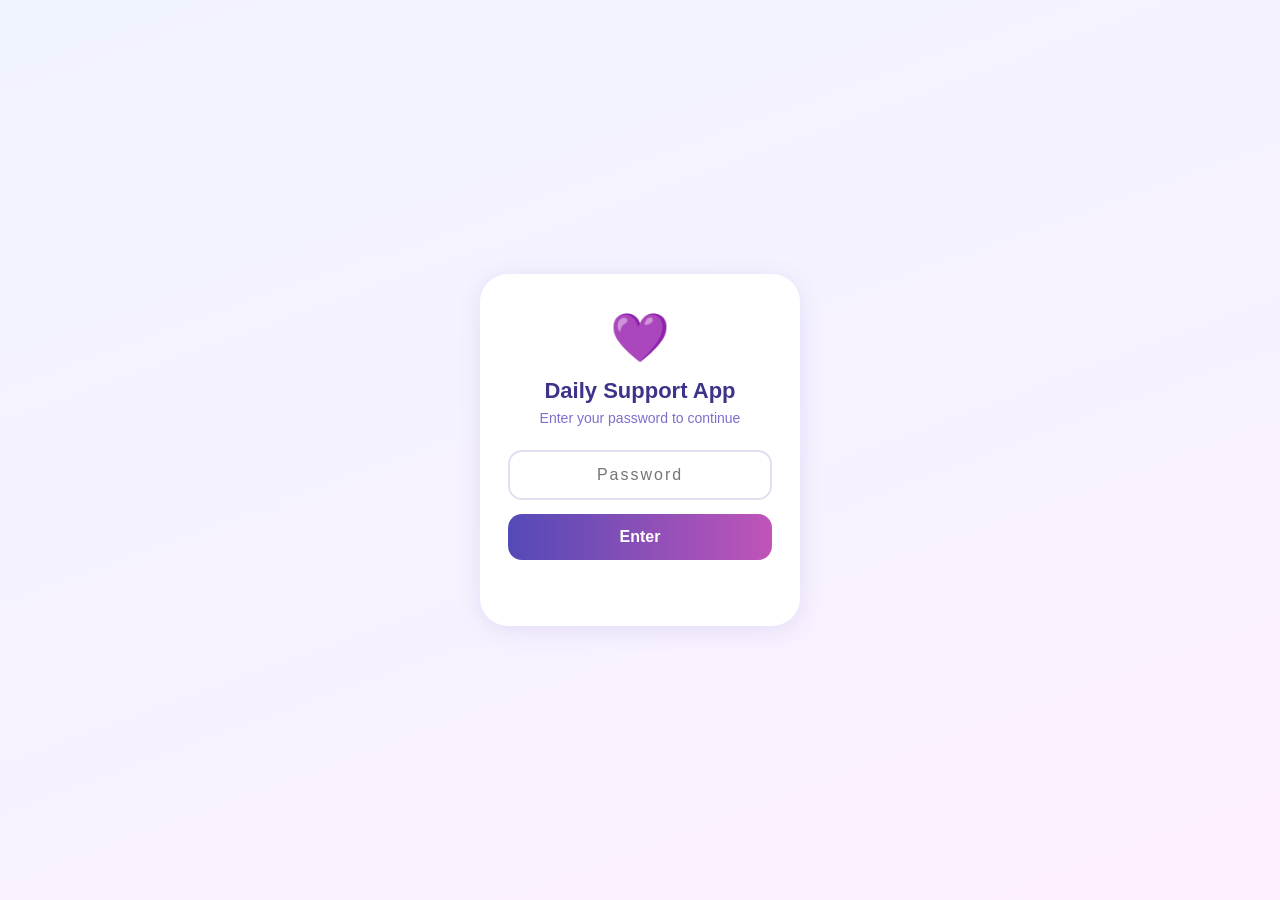
==== index.html @ a4cfa300 "Update index.html" ====
<!DOCTYPE html>
<html lang="en">
<head>
  <meta charset="UTF-8">
  <meta name="viewport" content="width=device-width, initial-scale=1.0">
  <title>Daily Support App</title>
  <style>
    * { box-sizing: border-box; margin: 0; padding: 0; }
    body {
      font-family: Arial, sans-serif;
      background: linear-gradient(160deg, #f0f4ff 0%, #fdf0ff 100%);
      min-height: 100vh;
      color: #333;
    }

    /* Lock Screen */
    .lock-screen {
      display: flex;
      flex-direction: column;
      align-items: center;
      justify-content: center;
      min-height: 100vh;
      padding: 20px;
    }
    .lock-card {
      background: white;
      border-radius: 28px;
      padding: 36px 28px;
      box-shadow: 0 4px 24px rgba(83,74,183,0.12);
      width: 100%;
      max-width: 320px;
      text-align: center;
    }
    .lock-icon { font-size: 48px; margin-bottom: 12px; }
    .lock-title { font-size: 22px; font-weight: 800; color: #3C3489; margin-bottom: 6px; }
    .lock-subtitle { font-size: 14px; color: #7c6fcd; margin-bottom: 24px; }
    .lock-input {
      width: 100%;
      padding: 14px 16px;
      border-radius: 14px;
      border: 2.5px solid #e0e0f0;
      font-size: 16px;
      text-align: center;
      outline: none;
      color: #3C3489;
      margin-bottom: 14px;
      letter-spacing: 2px;
    }
    .lock-input:focus { border-color: #7c6fcd; }
    .lock-btn {
      width: 100%;
      padding: 14px;
      border-radius: 14px;
      border: none;
      background: linear-gradient(90deg, #534AB7, #c054b8);
      color: white;
      font-size: 16px;
      font-weight: 800;
      cursor: pointer;
    }
    .lock-error { color: #e05c5c; font-size: 13px; margin-top: 10px; font-weight: 600; min-height: 20px; }

    /* App */
    .app-content { display: none; }
    .top-nav {
      display: flex;
      background: white;
      border-bottom: 2px solid #f0f0f8;
      position: sticky;
      top: 0;
      z-index: 50;
      box-shadow: 0 2px 8px rgba(83,74,183,0.06);
    }
    .nav-tab {
      flex: 1;
      padding: 14px;
      text-align: center;
      font-size: 13px;
      font-weight: 800;
      color: #bbb;
      cursor: pointer;
      border-bottom: 3px solid transparent;
      background: none;
      border-top: none;
      border-left: none;
      border-right: none;
    }
    .nav-tab.active { color: #534AB7; border-bottom-color: #534AB7; }
    .page { display: none; padding: 20px 16px 48px; }
    .page.active { display: block; }

    /* Header */
    .app-header {
      display: flex;
      align-items: flex-start;
      justify-content: center;
      position: relative;
      margin-bottom: 16px;
    }
    .header-text { text-align: center; }
    .header-text h1 { font-size: 28px; font-weight: 800; color: #3C3489; }
    .header-text p { font-size: 15px; color: #7c6fcd; margin-top: 4px; }
    .sos-btn {
      position: absolute;
      right: 0;
      top: 0;
      background: linear-gradient(135deg, #ff3b3b, #cc0000);
      color: white;
      border: none;
      border-radius: 14px;
      padding: 10px 14px;
      font-size: 13px;
      font-weight: 900;
      cursor: pointer;
      letter-spacing: 1px;
      box-shadow: 0 4px 12px rgba(204,0,0,0.35);
      animation: pulsered 2s infinite;
    }
    @keyframes pulsered {
      0% { box-shadow: 0 4px 12px rgba(204,0,0,0.35); }
      50% { box-shadow: 0 4px 20px rgba(204,0,0,0.65); }
      100% { box-shadow: 0 4px 12px rgba(204,0,0,0.35); }
    }

    /* Cards */
    .card {
      background: white;
      border-radius: 22px;
      padding: 18px;
      margin-bottom: 14px;
      box-shadow: 0 4px 16px rgba(83,74,183,0.08);
    }
    .card-title {
      font-size: 11px;
      font-weight: 800;
      color: #bbb;
      text-transform: uppercase;
      letter-spacing: 1px;
      margin-bottom: 12px;
    }

    /* Greeting */
    .greeting-box {
      background: white;
      border-radius: 22px;
      padding: 18px;
      margin-bottom: 14px;
      box-shadow: 0 4px 16px rgba(83,74,183,0.08);
      border-left: 5px solid #534AB7;
    }
    .greeting-box .greeting-text { font-size: 15px; font-weight: 800; color: #3C3489; margin-bottom: 6px; }
    .greeting-box .encouragement { font-size: 14px; color: #555; line-height: 1.5; }

    /* Dad response */
    .dad-response-box {
      background: #f0faf0;
      border-radius: 22px;
      padding: 16px 18px;
      margin-bottom: 14px;
      border-left: 5px solid #5cb85c;
      display: none;
    }
    .dad-response-box .dr-title { font-size: 11px; font-weight: 800; color: #2d7a2d; text-transform: uppercase; letter-spacing: 0.5px; margin-bottom: 6px; }
    .dad-response-box .dr-message { font-size: 15px; font-weight: 700; color: #1a6b1a; }

    /* Mood/Energy buttons */
    .btn-grid { display: grid; grid-template-columns: repeat(3, 1fr); gap: 8px; }
    .sel-btn {
      border: 2.5px solid #eee;
      border-radius: 16px;
      padding: 12px 6px 10px;
      text-align: center;
      cursor: pointer;
      font-size: 12px;
      font-weight: 700;
      transition: transform 0.1s;
    }
    .sel-btn:active { transform: scale(0.96); }
    .sel-btn .ico { font-size: 28px; display: block; margin-bottom: 5px; }
    .sel-btn.mood-good { border-color: #5cb85c; background: #f0faf0; color: #2d7a2d; }
    .sel-btn.mood-okay { border-color: #f0ad4e; background: #fffbf0; color: #8a5c00; }
    .sel-btn.mood-struggle { border-color: #e05c5c; background: #fff5f5; color: #a02020; }
    .sel-btn.energy-high { border-color: #378ADD; background: #eef6ff; color: #0C447C; }
    .sel-btn.energy-medium { border-color: #f0ad4e; background: #fffbf0; color: #8a5c00; }
    .sel-btn.energy-low { border-color: #e05c5c; background: #fff5f5; color: #a02020; }
    .sel-btn.selected { box-shadow: 0 0 0 4px #534AB7; transform: scale(1.05); background: #eef3ff !important; border-color: #534AB7 !important; color: #3C3489 !important; }
    body.struggling .card { border: 2px solid #f5c6cb; }

    /* Support buttons */
    .sup-btn {
      width: 100%;
      border: none;
      border-radius: 16px;
      padding: 16px;
      margin-bottom: 10px;
      font-size: 16px;
      font-weight: 800;
      cursor: pointer;
      text-align: left;
      transition: transform 0.1s;
    }
    .sup-btn:last-child { margin-bottom: 0; }
    .sup-btn:active { transform: scale(0.98); }
    .sup-ok { background: linear-gradient(90deg, #d4f5d4, #b8edb8); color: #1a6b1a; }
    .sup-support { background: linear-gradient(90deg, #fff0cc, #ffe8a0); color: #7a5200; }
    .sup-help { background: linear-gradient(90deg, #ffd6d6, #ffb8b8); color: #8a1a1a; }

    /* Inline row */
    .inline-row { display: flex; gap: 8px; align-items: center; }
    .inline-input {
      flex: 1;
      padding: 12px 14px;
      border-radius: 14px;
      border: 2px solid #e0e0f0;
      font-size: 14px;
      outline: none;
      color: #333;
      background: white;
    }
    .inline-input:focus { border-color: #7c6fcd; }
    .inline-btn {
      padding: 12px 14px;
      border-radius: 14px;
      border: none;
      background: linear-gradient(90deg, #534AB7, #c054b8);
      color: white;
      font-size: 13px;
      font-weight: 800;
      cursor: pointer;
      white-space: nowrap;
      flex-shrink: 0;
    }

    /* Daily Living */
    .dl-item {
      display: flex;
      align-items: center;
      gap: 12px;
      padding: 12px;
      border-radius: 14px;
      margin-bottom: 8px;
      font-size: 14px;
      font-weight: 600;
      transition: opacity 0.2s;
    }
    .dl-item:last-child { margin-bottom: 0; }
    .dl-item.completed { opacity: 0.45; text-decoration: line-through; }
    .dl-item input[type="checkbox"] { width: 22px; height: 22px; cursor: pointer; accent-color: #534AB7; flex-shrink: 0; }
    .streak-badge {
      display: inline-block;
      background: linear-gradient(90deg, #f0ad4e, #e8920a);
      color: white;
      border-radius: 20px;
      padding: 4px 12px;
      font-size: 12px;
      font-weight: 800;
      margin-bottom: 12px;
    }

    /* Dad Corner on page 1 */
    .dad-corner-card {
      background: linear-gradient(135deg, #fff8e6, #fff0cc);
      border-radius: 22px;
      padding: 18px;
      margin-bottom: 14px;
      border: 2px solid #ffe8a0;
    }
    .dad-corner-title { font-size: 11px; font-weight: 800; color: #b8860b; text-transform: uppercase; letter-spacing: 1px; margin-bottom: 8px; }
    .dad-corner-focus { font-size: 15px; font-weight: 800; color: #7a5200; margin-bottom: 10px; }
    .dad-corner-step {
      display: flex;
      align-items: center;
      gap: 8px;
      padding: 8px 10px;
      background: white;
      border-radius: 10px;
      margin-bottom: 6px;
      font-size: 13px;
      color: #555;
    }
    .dad-corner-step.done { opacity: 0.5; text-decoration: line-through; }
    .step-dot { width: 10px; height: 10px; border-radius: 50%; background: #f0ad4e; flex-shrink: 0; }
    .step-dot.done { background: #5cb85c; }
    .dad-progress { font-size: 12px; color: #b8860b; margin-top: 8px; font-weight: 700; }

    /* Goals page */
    .page-header { text-align: center; margin-bottom: 20px; }
    .page-header h1 { font-size: 26px; font-weight: 800; color: #3C3489; }
    .page-header p { font-size: 14px; color: #7c6fcd; margin-top: 4px; }

    .task-item {
      display: flex;
      align-items: center;
      gap: 10px;
      padding: 13px 12px;
      border-radius: 14px;
      margin-bottom: 8px;
      font-size: 14px;
      font-weight: 600;
    }
    .task-item:last-child { margin-bottom: 0; }
    .task-item input[type="checkbox"] { width: 22px; height: 22px; cursor: pointer; accent-color: #534AB7; flex-shrink: 0; }
    .task-label { flex: 1; }
    .task-tag { font-size: 10px; font-weight: 800; padding: 3px 8px; border-radius: 10px; background: rgba(83,74,183,0.1); color: #534AB7; flex-shrink: 0; }
    .icon-btn { background: none; border: none; cursor: pointer; font-size: 15px; padding: 2px 4px; flex-shrink: 0; opacity: 0.5; transition: opacity 0.15s; }
    .icon-btn:hover { opacity: 1; }

    .goal-card { background: white; border-radius: 20px; margin-bottom: 12px; box-shadow: 0 4px 16px rgba(83,74,183,0.07); overflow: hidden; }
    .goal-header { display: flex; align-items: center; padding: 16px; cursor: pointer; gap: 10px; background: linear-gradient(90deg, #f0f4ff, #fdf0ff); }
    .goal-name { flex: 1; font-size: 15px; font-weight: 800; color: #3C3489; }
    .goal-chevron { font-size: 12px; color: #bbb; transition: transform 0.2s; flex-shrink: 0; }
    .goal-chevron.open { transform: rotate(180deg); }
    .goal-body { display: none; padding: 0 16px 16px; }
    .goal-body.open { display: block; }

    .goal-task-row { display: flex; align-items: center; gap: 8px; padding: 11px 12px; border-radius: 12px; margin-bottom: 6px; font-size: 13px; font-weight: 600; background: #f8f9ff; color: #3C3489; }
    .goal-task-row.completed-task { opacity: 0.4; text-decoration: line-through; background: #f0f0f0; }
    .goal-task-row.queued { opacity: 0.55; background: #f5f5f5; color: #888; }
    .goal-task-row input[type="checkbox"] { width: 20px; height: 20px; cursor: pointer; accent-color: #534AB7; flex-shrink: 0; }
    .gt-label { flex: 1; }

    .ai-btn { width: 100%; padding: 11px; border-radius: 14px; border: 2px solid #e0c0ff; background: #f8f0ff; color: #7c6fcd; font-size: 13px; font-weight: 800; cursor: pointer; margin-top: 10px; }
    .ai-loading { color: #7c6fcd; font-size: 13px; font-style: italic; padding: 8px 0; display: none; }
    .ai-suggestions-box { background: #f8f0ff; border-radius: 14px; padding: 14px; margin-top: 10px; border: 2px solid #e0c0ff; display: none; }
    .ai-suggestion-item { display: flex; align-items: flex-start; gap: 8px; padding: 10px 0; border-bottom: 1px solid #edd8ff; font-size: 13px; color: #444; line-height: 1.4; }
    .ai-suggestion-item:last-child { border-bottom: none; padding-bottom: 0; }
    .ai-suggestion-text { flex: 1; }
    .ai-add-btns { display: flex; flex-direction: column; gap: 4px; flex-shrink: 0; }
    .ai-add-btn { padding: 5px 8px; border-radius: 8px; border: none; font-size: 10px; font-weight: 800; cursor: pointer; white-space: nowrap; }
    .ai-add-goal { background: #eef3ff; color: #3C3489; }
    .ai-add-today { background: #534AB7; color: white; }

    .goal-actions { display: flex; gap: 8px; margin-top: 12px; }
    .complete-goal-btn { flex: 1; padding: 11px; border-radius: 14px; border: none; background: linear-gradient(90deg, #5cb85c, #3d9a3d); color: white; font-size: 13px; font-weight: 800; cursor: pointer; }
    .delete-goal-btn { padding: 11px 14px; border-radius: 14px; border: 2px solid #ffb8b8; background: white; color: #cc0000; font-size: 13px; font-weight: 800; cursor: pointer; }

    /* Archive sections */
    .archive-section { background: white; border-radius: 22px; margin-bottom: 14px; box-shadow: 0 4px 16px rgba(83,74,183,0.08); overflow: hidden; }
    .archive-header { display: flex; align-items: center; padding: 16px 18px; cursor: pointer; gap: 10px; }
    .archive-header-text { flex: 1; font-size: 11px; font-weight: 800; text-transform: uppercase; letter-spacing: 1px; }
    .archive-header-text.goals-color { color: #5cb85c; }
    .archive-header-text.difficult-color { color: #7c6fcd; }
    .archive-body { display: none; padding: 0 18px 16px; }
    .archive-body.open { display: block; }
    .archive-item-green { display: flex; align-items: center; gap: 10px; padding: 12px; background: #f0faf0; border-radius: 12px; margin-bottom: 8px; font-size: 14px; font-weight: 700; color: #2d7a2d; }
    .archive-item-purple { display: flex; align-items: center; gap: 10px; padding: 12px; background: #fdf0ff; border-radius: 12px; margin-bottom: 8px; font-size: 14px; font-weight: 600; color: #7a1fa0; }
    .archive-item-green:last-child, .archive-item-purple:last-child { margin-bottom: 0; }
    .archive-date { font-size: 11px; font-weight: 400; color: #999; margin-left: auto; flex-shrink: 0; }

    /* Overlays */
    .overlay {
      display: none;
      position: fixed;
      top: 0; left: 0; right: 0; bottom: 0;
      background: rgba(0,0,0,0.6);
      z-index: 100;
      align-items: center;
      justify-content: center;
      padding: 20px;
    }
    .overlay.active { display: flex; }
    .overlay-card {
      background: white;
      border-radius: 28px;
      padding: 32px 24px;
      max-width: 320px;
      width: 100%;
      text-align: center;
      box-shadow: 0 8px 32px rgba(0,0,0,0.2);
    }
    .overlay-icon { font-size: 48px; margin-bottom: 12px; }
    .overlay-title { font-size: 20px; font-weight: 900; color: #3C3489; margin-bottom: 8px; }
    .overlay-message { font-size: 14px; color: #555; margin-bottom: 20px; line-height: 1.6; }
    .overlay-btn {
      width: 100%;
      padding: 14px;
      border-radius: 14px;
      border: none;
      background: linear-gradient(90deg, #534AB7, #c054b8);
      color: white;
      font-size: 15px;
      font-weight: 800;
      cursor: pointer;
      margin-bottom: 8px;
    }
    .overlay-cancel {
      width: 100%;
      padding: 13px;
      border-radius: 14px;
      border: 2px solid #eee;
      background: white;
      color: #888;
      font-size: 14px;
      font-weight: 700;
      cursor: pointer;
    }
    .support-type-grid {
      display: grid;
      grid-template-columns: repeat(2, 1fr);
      gap: 8px;
      margin-bottom: 12px;
    }
    .support-type-btn {
      padding: 12px 8px;
      border-radius: 12px;
      border: 2px solid #e0e0f0;
      background: #fafafa;
      font-size: 13px;
      font-weight: 700;
      cursor: pointer;
      color: #555;
    }
    .support-type-btn.selected { border-color: #534AB7; background: #eef3ff; color: #3C3489; }

    /* SOS */
    .sos-overlay {
      display: none;
      position: fixed;
      top: 0; left: 0; right: 0; bottom: 0;
      background: rgba(0,0,0,0.7);
      z-index: 200;
      align-items: center;
      justify-content: center;
      padding: 20px;
    }
    .sos-overlay.active { display: flex; }
    .sos-card { background: white; border-radius: 28px; padding: 32px 24px; max-width: 320px; width: 100%; text-align: center; }
    .sos-confirm-btn { width: 100%; padding: 16px; border-radius: 14px; border: none; background: linear-gradient(135deg, #ff3b3b, #cc0000); color: white; font-size: 17px; font-weight: 900; cursor: pointer; margin-bottom: 10px; }
    .sos-cancel-btn { width: 100%; padding: 13px; border-radius: 14px; border: 2px solid #eee; background: white; color: #888; font-size: 14px; font-weight: 700; cursor: pointer; }

    /* Celebration */
    .celebration-overlay {
      display: none;
      position: fixed;
      top: 0; left: 0; right: 0; bottom: 0;
      background: rgba(83,74,183,0.88);
      z-index: 150;
      align-items: center;
      justify-content: center;
      padding: 20px;
    }
    .celebration-overlay.active { display: flex; }
    .celebration-card { background: white; border-radius: 28px; padding: 32px 24px; max-width: 320px; width: 100%; text-align: center; }
    .celebration-btn { width: 100%; padding: 14px; border-radius: 14px; border: none; background: linear-gradient(90deg, #534AB7, #c054b8); color: white; font-size: 15px; font-weight: 800; cursor: pointer; }

    /* Edit overlay */
    .edit-overlay-card { background: white; border-radius: 28px; padding: 28px 24px; max-width: 320px; width: 100%; }
    .edit-title { font-size: 16px; font-weight: 800; color: #3C3489; margin-bottom: 12px; }
    .edit-input { width: 100%; padding: 12px 14px; border-radius: 14px; border: 2px solid #e0e0f0; font-size: 14px; outline: none; color: #333; margin-bottom: 10px; }
    .edit-input:focus { border-color: #7c6fcd; }
    .edit-save-btn { width: 100%; padding: 13px; border-radius: 14px; border: none; background: linear-gradient(90deg, #534AB7, #c054b8); color: white; font-size: 14px; font-weight: 800; cursor: pointer; margin-bottom: 8px; }
    .edit-cancel-btn { width: 100%; padding: 12px; border-radius: 14px; border: 2px solid #eee; background: white; color: #888; font-size: 13px; font-weight: 700; cursor: pointer; }
    .confirm-title { font-size: 18px; font-weight: 900; color: #cc0000; margin-bottom: 8px; text-align: center; }
    .confirm-msg { font-size: 14px; color: #555; margin-bottom: 20px; text-align: center; line-height: 1.5; }
    .confirm-delete-btn { width: 100%; padding: 13px; border-radius: 14px; border: none; background: linear-gradient(90deg, #ff3b3b, #cc0000); color: white; font-size: 14px; font-weight: 800; cursor: pointer; margin-bottom: 8px; }

    .saved-msg { text-align: center; color: #5cb85c; font-weight: 800; padding: 8px; font-size: 13px; display: none; }
    .empty-msg { color: #bbb; font-size: 13px; text-align: center; padding: 8px 0; }
    .footer { text-align: center; color: #bbb; font-size: 12px; margin-top: 24px; }
  </style>
</head>
<body>

  <!-- Lock Screen -->
  <div class="lock-screen" id="lockScreen">
    <div class="lock-card">
      <div class="lock-icon">💜</div>
      <div class="lock-title">Daily Support App</div>
      <div class="lock-subtitle">Enter your password to continue</div>
      <input class="lock-input" type="password" id="pinInput" placeholder="Password"
        onkeydown="if(event.key==='Enter') checkPin()">
      <button class="lock-btn" onclick="checkPin()">Enter</button>
      <div class="lock-error" id="pinError"></div>
    </div>
  </div>

  <!-- SOS Overlay -->
  <div class="sos-overlay" id="sosOverlay">
    <div class="sos-card">
      <div id="sosConfirmScreen">
        <div style="font-size:48px;margin-bottom:12px">🆘</div>
        <div style="font-size:20px;font-weight:900;color:#cc0000;margin-bottom:8px">Send SOS Alert?</div>
        <div style="font-size:14px;color:#555;margin-bottom:20px;line-height:1.6">This will notify your family that you need urgent help right now.</div>
        <button class="sos-confirm-btn" onclick="confirmSOS()">Yes, send alert now</button>
        <button class="sos-cancel-btn" onclick="closeSOS()">Cancel — I'm okay</button>
      </div>
      <div id="sosSentScreen" style="display:none">
        <div style="font-size:48px;margin-bottom:12px">💜</div>
        <div style="font-size:20px;font-weight:900;color:#3C3489;margin-bottom:8px">Message Sent</div>
        <div style="font-size:14px;color:#555;margin-bottom:20px;line-height:1.6">Your message has been sent to Dad. He will contact you as soon as possible.</div>
        <div style="text-align:left;background:#f8f0ff;border-radius:14px;padding:14px;margin-bottom:16px">
          <div style="font-size:12px;font-weight:800;color:#7c6fcd;margin-bottom:8px">WHILE YOU WAIT</div>
          <div style="font-size:14px;color:#555;line-height:1.8">
            🌬️ Take some slow deep breaths<br>
            🎵 Put on your favourite music<br>
            🛋️ Sit somewhere comfortable<br>
            🐾 Spend time with a pet if you can
          </div>
        </div>
        <button class="sos-cancel-btn" onclick="closeSOS()">Close</button>
      </div>
    </div>
  </div>

  <!-- Support Type Overlay -->
  <div class="overlay" id="supportTypeOverlay">
    <div class="overlay-card">
      <div class="overlay-icon">🟡</div>
      <div class="overlay-title">What would help?</div>
      <div class="overlay-message">Let Dad know what kind of support would help right now.</div>
      <div class="support-type-grid">
        <div class="support-type-btn" onclick="selectSupportType(this,'Encouragement')">💬 Encouragement</div>
        <div class="support-type-btn" onclick="selectSupportType(this,'Advice')">💡 Advice</div>
        <div class="support-type-btn" onclick="selectSupportType(this,'Practical Help')">🤝 Practical Help</div>
        <div class="support-type-btn" onclick="selectSupportType(this,'Company')">🫂 Company</div>
        <div class="support-type-btn" onclick="selectSupportType(this,'Space')">🌿 Space</div>
        <div class="support-type-btn" onclick="selectSupportType(this,'Not Sure')">🤷 Not Sure</div>
      </div>
      <button class="overlay-btn" onclick="sendSupportRequest()">Send to Dad</button>
      <button class="overlay-cancel" onclick="closeOverlay('supportTypeOverlay')">Cancel</button>
    </div>
  </div>

  <!-- Help Today Overlay -->
  <div class="overlay" id="helpTodayOverlay">
    <div class="overlay-card">
      <div class="overlay-icon">💜</div>
      <div class="overlay-title">Message Sent</div>
      <div class="overlay-message">Your message has been sent to Dad. He will contact you as soon as possible.</div>
      <div style="text-align:left;background:#f8f0ff;border-radius:14px;padding:14px;margin-bottom:16px">
        <div style="font-size:12px;font-weight:800;color:#7c6fcd;margin-bottom:8px">WHILE YOU WAIT</div>
        <div style="font-size:14px;color:#555;line-height:1.8">
          🌬️ Take some slow deep breaths<br>
          🎵 Put on your favourite music<br>
          🛋️ Sit somewhere comfortable<br>
          🐾 Spend time with a pet if you can
        </div>
      </div>
      <button class="overlay-btn" onclick="closeOverlay('helpTodayOverlay')">Okay</button>
    </div>
  </div>

  <!-- Celebration Overlay -->
  <div class="celebration-overlay" id="celebrationOverlay">
    <div class="celebration-card">
      <div style="font-size:52px;margin-bottom:12px" id="celebrationIcon">🎉</div>
      <div style="font-size:18px;font-weight:900;color:#3C3489;margin-bottom:8px" id="celebrationTitle">Well done!</div>
      <div style="font-size:15px;color:#555;line-height:1.6;margin-bottom:20px" id="celebrationMsg">Loading your message...</div>
      <button class="celebration-btn" onclick="closeCelebration()">Thanks 💜</button>
    </div>
  </div>

  <!-- Edit Overlay -->
  <div class="overlay" id="editOverlay">
    <div class="edit-overlay-card">
      <div class="edit-title" id="editOverlayTitle">Edit</div>
      <input class="edit-input" type="text" id="editInput">
      <button class="edit-save-btn" onclick="saveEdit()">Save changes</button>
      <button class="edit-cancel-btn" onclick="closeOverlay('editOverlay')">Cancel</button>
    </div>
  </div>

  <!-- Confirm Delete Overlay -->
  <div class="overlay" id="confirmDeleteOverlay">
    <div class="edit-overlay-card">
      <div class="confirm-title">Delete?</div>
      <div class="confirm-msg" id="confirmDeleteMsg">Are you sure?</div>
      <button class="confirm-delete-btn" onclick="confirmDelete()">Yes, delete</button>
      <button class="edit-cancel-btn" onclick="closeOverlay('confirmDeleteOverlay')">Cancel</button>
    </div>
  </div>

  <!-- App Content -->
  <div class="app-content" id="appContent">

    <!-- Top Nav -->
    <div class="top-nav">
      <button class="nav-tab active" id="tab1" onclick="showPage('checkin')">✨ Check In</button>
      <button class="nav-tab" id="tab2" onclick="showPage('goals')">🎯 Goals & Tasks</button>
    </div>

    <!-- PAGE 1: Check In -->
    <div class="page active" id="page-checkin">

      <div class="app-header">
        <div class="header-text">
          <h1>Hi Jesse 💜</h1>
          <p id="headerSubtitle">How are you feeling?</p>
        </div>
        <button class="sos-btn" onclick="openSOS()">🆘 SOS</button>
      </div>

      <div class="greeting-box">
        <div class="greeting-text" id="greetingText">Good to see you 💜</div>
        <div class="encouragement" id="encouragementText"></div>
      </div>

      <div class="dad-response-box" id="dadResponseBox">
        <div class="dr-title">👨 Dad responded</div>
        <div class="dr-message" id="dadResponseText"></div>
      </div>

      <div class="card">
        <div class="card-title">Mood</div>
        <div class="btn-grid">
          <div class="sel-btn mood-good" id="mood-Good" onclick="selectMood('Good')"><span class="ico">😊</span>Good</div>
          <div class="sel-btn mood-okay" id="mood-Okay" onclick="selectMood('Okay')"><span class="ico">😐</span>Okay</div>
          <div class="sel-btn mood-struggle" id="mood-Struggling" onclick="selectMood('Struggling')"><span class="ico">😔</span>Struggling</div>
        </div>
      </div>

      <div class="card">
        <div class="card-title">Energy</div>
        <div class="btn-grid">
          <div class="sel-btn energy-high" id="energy-High" onclick="selectEnergy('High')"><span class="ico">⚡</span>High</div>
          <div class="sel-btn energy-medium" id="energy-Medium" onclick="selectEnergy('Medium')"><span class="ico">🔋</span>Medium</div>
          <div class="sel-btn energy-low" id="energy-Low" onclick="selectEnergy('Low')"><span class="ico">🪫</span>Low</div>
        </div>
      </div>

      <div class="card">
        <div class="card-title">Support</div>
        <button class="sup-btn sup-ok" onclick="sendOkay()">🟢 I'm okay</button>
        <button class="sup-btn sup-support" onclick="openOverlay('supportTypeOverlay')">🟡 I could use some support</button>
        <button class="sup-btn sup-help" onclick="sendHelpToday()">🔴 Dad, I need help today</button>
      </div>

      <div class="card">
        <div class="card-title">Daily Living</div>
        <div id="streakBadge"></div>
        <div id="dailyLiving">Loading...</div>
      </div>

      <div class="card">
        <div class="card-title">Difficult Thing I Did Today 💪</div>
        <div class="inline-row">
          <input class="inline-input" type="text" id="difficultInput" placeholder="Something hard that you did anyway...">
          <button class="inline-btn" onclick="saveDifficultThing()">Record win 🎉</button>
        </div>
        <div class="saved-msg" id="difficultSaved">Amazing! You should be proud 💜</div>
      </div>

      <div class="dad-corner-card">
        <div class="dad-corner-title">👨 Dad's Corner</div>
        <div id="dadCornerContent">Loading...</div>
      </div>

      <div class="footer">Daily Support App 💜</div>
    </div>

    <!-- PAGE 2: Goals & Tasks -->
    <div class="page" id="page-goals">

      <div class="page-header">
        <h1>Goals & Tasks 🎯</h1>
        <p>Your progress, one step at a time</p>
      </div>

      <div class="card">
        <div class="card-title">Today's Tasks</div>
        <div id="todayTasksList"></div>
        <div class="inline-row" style="margin-top:10px">
          <input class="inline-input" type="text" id="manualTaskInput" placeholder="Add a task for today...">
          <button class="inline-btn" onclick="addManualTask()">Add task</button>
        </div>
        <div class="saved-msg" id="taskSaved">Task added 💜</div>
      </div>

      <div class="card">
        <div class="card-title">My Goals</div>
        <div id="goalsList"></div>
        <div class="inline-row" style="margin-top:10px">
          <input class="inline-input" type="text" id="newGoalInput" placeholder="Add a new goal...">
          <button class="inline-btn" onclick="addGoal()">Add goal</button>
        </div>
        <div class="saved-msg" id="goalSaved">Goal added 💜</div>
      </div>

      <div class="archive-section" id="completedGoalsSection" style="display:none">
        <div class="archive-header" onclick="toggleArchive('completedGoalsBody','completedGoalsChevron')">
          <div class="archive-header-text goals-color">🏆 Completed Goals</div>
          <div class="goal-chevron" id="completedGoalsChevron">▼</div>
        </div>
        <div class="archive-body" id="completedGoalsBody"></div>
      </div>

      <div class="archive-section" id="difficultThingsSection" style="display:none">
        <div class="archive-header" onclick="toggleArchive('difficultThingsBody','difficultThingsChevron')">
          <div class="archive-header-text difficult-color">💪 Difficult Things I Did</div>
          <div class="goal-chevron" id="difficultThingsChevron">▼</div>
        </div>
        <div class="archive-body" id="difficultThingsBody"></div>
      </div>

      <div class="footer">Daily Support App 💜</div>
    </div>

  </div>

  <script>
    const API_URL = "https://script.google.com/macros/s/AKfycbzlTd0HcORu-R78042GmDC5buO-69X9XRB6NjPh-Qmtj_5fnA-fSKBAkXCnuufS5LU5/exec";
    const PASSWORD = "Beckett";
    const TIMEOUT_MS = 60 * 60 * 1000;

    const ENCOURAGEMENT = [
      "Every small step forward is still progress. You're doing better than you think. 💜",
      "You showed up today — that matters more than you know. 💜",
      "It's okay to take things one moment at a time. You've got this. 💜",
      "Dad is proud of you, even on the hard days. 💜",
      "You are stronger than you feel right now. 💜",
      "Small steps still move you forward. Keep going. 💜",
      "Today doesn't have to be perfect. Just today. 💜",
      "You are loved, always. 💜"
    ];

    const DAILY_LIVING = [
      { emoji:"🪥", label:"Brush Teeth" },
      { emoji:"👗", label:"Get Dressed" },
      { emoji:"💊", label:"Medication (morning)" },
      { emoji:"🍳", label:"Breakfast" },
      { emoji:"💧", label:"Drink Water" },
      { emoji:"🥗", label:"Lunch" },
      { emoji:"🌿", label:"Outside Time" },
      { emoji:"🍽️", label:"Dinner" },
      { emoji:"💊", label:"Medication (evening)" },
      { emoji:"🚿", label:"Shower" },
      { emoji:"😴", label:"Sleep" }
    ];

    const COLORS = [
      { bg:"#eef3ff", color:"#3C3489" },
      { bg:"#fdf0ff", color:"#7a1fa0" },
      { bg:"#fff0f5", color:"#a01a4a" },
      { bg:"#f0faf0", color:"#2d7a2d" },
      { bg:"#fffbf0", color:"#8a5c00" }
    ];

    let selectedMood = "";
    let selectedEnergy = "";
    let selectedSupportType = "";
    let appData = null;
    let activityTimer = null;
    let authed = false;
    let editTarget = null;
    let deleteTarget = null;
    let expandedGoals = {};

    // ─── AUTH ────────────────────────────────────────────────

function checkPin() {
  const val = document.getElementById("pinInput").value;
  if (val === PASSWORD) {
    authed = true;
    sessionStorage.setItem("jessieAuth", Date.now().toString());
    document.getElementById("pinInput").value = "";
    document.getElementById("pinError").innerText = "";
    document.getElementById("lockScreen").style.display = "none";
    document.getElementById("appContent").style.display = "block";
    resetTimer();
    initApp();
  } else {
    document.getElementById("pinError").innerText = "Incorrect password. Try again.";
    document.getElementById("pinInput").value = "";
  }
}

    function resetTimer() {
      clearTimeout(activityTimer);
      activityTimer = setTimeout(lockApp, TIMEOUT_MS);
    }

    function lockApp() {
      authed = false;
      document.getElementById("appContent").style.display = "none";
      document.getElementById("lockScreen").style.display = "flex";
      document.getElementById("pinInput").value = "";
      document.getElementById("pinError").innerText = "";
    }

window.onload = function() {
  const savedAuth = sessionStorage.getItem("jessieAuth");
  if (savedAuth && (Date.now() - parseInt(savedAuth)) < TIMEOUT_MS) {
    authed = true;
    document.getElementById("lockScreen").style.display = "none";
    document.getElementById("appContent").style.display = "block";
    resetTimer();
    initApp();
  }
  document.addEventListener("touchstart", resetTimer);
  document.addEventListener("click", resetTimer);
};

    // ─── NAVIGATION ──────────────────────────────────────────

    function showPage(page) {
      document.querySelectorAll('.page').forEach(p => p.classList.remove('active'));
      document.querySelectorAll('.nav-tab').forEach(t => t.classList.remove('active'));
      document.getElementById('page-' + page).classList.add('active');
      document.getElementById(page === 'checkin' ? 'tab1' : 'tab2').classList.add('active');
      if (page === 'goals' && appData) {
        renderTodayTasks();
        renderGoals();
        renderCompletedGoals();
        renderDifficultThings();
      }
    }

    // ─── INIT ────────────────────────────────────────────────

    async function initApp() {
      try {
        const res = await fetch(API_URL);
        appData = await res.json();
        showGreeting();
        showDadResponse();
        renderDailyLiving();
        loadDadCorner();
      } catch(e) { console.error(e); }
    }

    async function refreshData() {
      try {
        const res = await fetch(API_URL);
        appData = await res.json();
      } catch(e) {}
    }

    function showGreeting() {
      const hour = new Date().getHours();
      const time = hour < 12 ? "Good morning" : hour < 17 ? "Good afternoon" : "Good evening";
      document.getElementById("greetingText").innerHTML = `${time}, Jesse 💜`;
      document.getElementById("encouragementText").innerHTML =
        ENCOURAGEMENT[new Date().getDay() % ENCOURAGEMENT.length];
    }

    function showDadResponse() {
      if (!appData?.dadResponses || appData.dadResponses.length <= 1) return;
      const responses = appData.dadResponses;
      const latest = responses[responses.length - 1];
      if (new Date(latest[3]).toDateString() === new Date().toDateString()) {
        document.getElementById("dadResponseText").innerText = latest[2];
        document.getElementById("dadResponseBox").style.display = "block";
      }
    }

    // ─── MOOD & ENERGY ───────────────────────────────────────

    function selectMood(value) {
      selectedMood = value;
      document.querySelectorAll('.mood-good,.mood-okay,.mood-struggle').forEach(b => b.classList.remove('selected'));
      document.getElementById('mood-' + value).classList.add('selected');
      if (value === 'Struggling') {
        document.body.classList.add('struggling');
        document.getElementById('headerSubtitle').innerText = "It's okay to have hard days 💜";
      } else {
        document.body.classList.remove('struggling');
        document.getElementById('headerSubtitle').innerText = "How are you feeling?";
      }
    }

    function selectEnergy(value) {
      selectedEnergy = value;
      document.querySelectorAll('.energy-high,.energy-medium,.energy-low').forEach(b => b.classList.remove('selected'));
      document.getElementById('energy-' + value).classList.add('selected');
    }

    // ─── SUPPORT ─────────────────────────────────────────────

    async function sendOkay() {
      await saveCheckIn("I'm okay", "");
      await saveAlert("OKAY", "I'm okay", "");
      alert("Thanks Jesse 💜");
    }

    function selectSupportType(btn, type) {
      selectedSupportType = type;
      document.querySelectorAll('.support-type-btn').forEach(b => b.classList.remove('selected'));
      btn.classList.add('selected');
    }

    async function sendSupportRequest() {
      if (!selectedSupportType) selectedSupportType = "Not Sure";
      await saveCheckIn("I could use some support", selectedSupportType);
      await saveAlert("SUPPORT", "I could use some support", selectedSupportType);
      closeOverlay('supportTypeOverlay');
      alert("Thanks Jesse. Dad has been notified 💜");
    }

    async function sendHelpToday() {
      await saveCheckIn("Dad, I need help today", "");
      await saveAlert("HELP", "Dad, I need help today", "");
      openOverlay('helpTodayOverlay');
    }

 async function saveCheckIn(needToday, supportType) {
      try {
        await fetch(API_URL, {
          method:"POST", headers:{"Content-Type":"text/plain"},
          body: JSON.stringify({ action:"checkIn", userId:2, mood:selectedMood||"Not set", energy:selectedEnergy||"Not set", needToday, supportType })
        });
      } catch(e) {}
    }

    async function saveAlert(alertType, message, supportType) {
      try {
        await fetch(API_URL, {
          method:"POST", headers:{"Content-Type":"text/plain"},
          body: JSON.stringify({ action:"supportAlert", userId:2, alertType, message, supportType })
        });
      } catch(e) {}
    }

    // ─── SOS ─────────────────────────────────────────────────

    function openSOS() {
      document.getElementById("sosConfirmScreen").style.display = "block";
      document.getElementById("sosSentScreen").style.display = "none";
      document.getElementById("sosOverlay").classList.add("active");
    }
    function closeSOS() { document.getElementById("sosOverlay").classList.remove("active"); }
    async function confirmSOS() {
      await saveAlert("SOS", "🆘 Jesse has sent an SOS and needs urgent help right now.", "");
      document.getElementById("sosConfirmScreen").style.display = "none";
      document.getElementById("sosSentScreen").style.display = "block";
    }

    function openOverlay(id) { document.getElementById(id).classList.add("active"); }
    function closeOverlay(id) { document.getElementById(id).classList.remove("active"); }

    // ─── DAILY LIVING ────────────────────────────────────────

   function renderDailyLiving() {
      const completed = [];
    if (appData?.dailyLiving?.length > 1) {
       const now = new Date();
        const todayNum = Number(now.toLocaleDateString('en-CA', { timeZone:'Australia/Perth' }).replace(/-/g, ''));
        appData.dailyLiving.forEach(row => {
          const isDone = row[4] === true || String(row[4]).toUpperCase() === 'TRUE';
          if (row[1] == 2 && Number(row[2]) === todayNum && isDone)
            completed.push(row[3]);
        });
      }
      const streak = calculateStreak();
      if (streak > 1) {
        document.getElementById("streakBadge").innerHTML =
          `<div class="streak-badge">🔥 ${streak} day streak!</div>`;
      }
      let html = "";
      DAILY_LIVING.forEach((item, idx) => {
        const done = completed.includes(item.label);
        const c = COLORS[idx % COLORS.length];
        html += `
          <div class="dl-item ${done?'completed':''}" style="background:${c.bg};color:${c.color}">
            <input type="checkbox" ${done?'checked':''} onchange="toggleDailyLiving('${item.label}',this.checked)">
            ${item.emoji} ${item.label}
          </div>`;
      });
      document.getElementById("dailyLiving").innerHTML = html;
    }

    function calculateStreak() {
      if (!appData?.dailyLiving?.length > 1) return 0;
      let streak = 0;
      const d = new Date();
      d.setDate(d.getDate() - 1);
      for (let i = 0; i < 30; i++) {
        const ds = d.toDateString();
        const entries = appData.dailyLiving.filter(r => r[1]==2 && new Date(r[2]).toDateString()===ds && r[4]===true);
        if (entries.length >= 5) { streak++; d.setDate(d.getDate()-1); } else break;
      }
      return streak;
    }

  async function toggleDailyLiving(activity, completed) {
      try {
        await fetch(API_URL, {
          method:"POST", headers:{"Content-Type":"text/plain"},
          body: JSON.stringify({ action:"saveDailyLiving", userId:2, activity, completed })
        });
        await refreshData();
        renderDailyLiving();
      } catch(e) {}
    }

    // ─── DIFFICULT THING ─────────────────────────────────────

    async function saveDifficultThing() {
      const desc = document.getElementById("difficultInput").value.trim();
      if (!desc) return;
      try {
        await fetch(API_URL, {
          method:"POST", headers:{"Content-Type":"text/plain"},
          body: JSON.stringify({ action:"saveDifficultThing", userId:2, description:desc })
        });
      } catch(e) {}
      document.getElementById("difficultInput").value = "";
      document.getElementById("difficultSaved").style.display = "block";
      setTimeout(() => document.getElementById("difficultSaved").style.display = "none", 3000);
      await refreshData();
      renderDifficultThings();
    }

    // ─── DAD CORNER ──────────────────────────────────────────

    function loadDadCorner() {
      if (!appData?.dadCorner || appData.dadCorner.length <= 1) {
        document.getElementById("dadCornerContent").innerHTML =
          "<p style='color:#b8860b;font-size:13px'>Dad hasn't set a focus this week yet.</p>";
        return;
      }
      let latest = null;
      for (let i = appData.dadCorner.length - 1; i >= 1; i--) {
        if (appData.dadCorner[i][2] !== 'Completed') { latest = appData.dadCorner[i]; break; }
      }
      if (!latest) {
        document.getElementById("dadCornerContent").innerHTML =
          "<p style='color:#b8860b;font-size:13px'>Dad hasn't set a focus this week yet.</p>";
        return;
      }
      const focus = latest[3];
      const steps = JSON.parse(latest[4] || '[]');
      const completed = JSON.parse(latest[5] || '[]');
      let html = `<div class="dad-corner-focus">🎯 ${focus}</div>`;
      steps.forEach(step => {
        const done = completed.includes(step);
        html += `
          <div class="dad-corner-step ${done?'done':''}">
            <div class="step-dot ${done?'done':''}"></div>${step}
          </div>`;
      });
      if (steps.length > 0) {
        html += `<div class="dad-progress">${completed.length} of ${steps.length} steps done</div>`;
      }
      document.getElementById("dadCornerContent").innerHTML = html;
    }

    // ─── TODAY'S TASKS ───────────────────────────────────────

    function renderTodayTasks() {
      const tasks = appData?.tasks || [];
      let html = "";
      let count = 0;
      for (let i = 1; i < tasks.length; i++) {
        const row = tasks[i];
        if (row[1] == 2 && row[6] !== "Completed" && row[6] !== "Deleted") {
          const c = COLORS[count % COLORS.length];
          const isGoalTask = row[2] !== "" && row[2] !== null && row[2] !== undefined;
          html += `
            <div class="task-item" style="background:${c.bg};color:${c.color}">
              <input type="checkbox" onchange="completeTask(${row[0]},'${escStr(row[4])}')">
              <span class="task-label">${row[4]}</span>
              ${isGoalTask ? `<span class="task-tag">Goal</span>` : ''}
              <button class="icon-btn" onclick="openEdit('task',${row[0]},'${escStr(row[4])}')">✏️</button>
              <button class="icon-btn" onclick="openDeleteTask(${row[0]},'${escStr(row[4])}')">🗑️</button>
            </div>`;
          count++;
        }
      }
      if (!html) html = `<div class="empty-msg">No tasks yet — add one below or from a goal ✨</div>`;
      document.getElementById("todayTasksList").innerHTML = html;
    }

    async function addManualTask() {
      const title = document.getElementById("manualTaskInput").value.trim();
      if (!title) return;
      document.getElementById("manualTaskInput").value = "";
      showSaved("taskSaved");
      await post({ action:"saveTask", userId:2, goalId:"", milestoneId:"", title });
      await refreshData();
      renderTodayTasks();
    }

    async function completeTask(taskId, taskTitle) {
      if (appData?.tasks) {
        appData.tasks.forEach(row => {
          if (String(row[0]) === String(taskId)) row[6] = 'Completed';
        });
      }
      renderTodayTasks();
      renderGoals();
      post({ action:"completeTask", taskId });
      await showCelebration("task", taskTitle);
      await refreshData();
      renderTodayTasks();
      renderGoals();
    }

    // ─── GOALS ───────────────────────────────────────────────

    function renderGoals() {
      const goals = appData?.goals || [];
      const tasks = appData?.tasks || [];
      let html = "";
      let hasActive = false;

      for (let i = 1; i < goals.length; i++) {
        const goal = goals[i];
        if (!goal[2] || goal[3] === "Completed" || goal[3] === "Deleted") continue;
        hasActive = true;
        const goalId = goal[0];
        const goalName = goal[2];
        const isOpen = expandedGoals[goalId] || false;
        const goalTasks = tasks.filter(t =>
          String(t[2]) === String(goalId) && t[0] !== "TaskID" && t[6] !== "Deleted"
        );
        const completedTasks = goalTasks.filter(t => t[6] === "Completed");
        const pendingTasks = goalTasks.filter(t => t[6] !== "Completed");
        const doneCount = completedTasks.length;
        const taskCount = goalTasks.length;

        html += `
          <div class="goal-card">
            <div class="goal-header" onclick="toggleGoal(${goalId})">
              <div class="goal-name">🎯 ${goalName}</div>
              ${taskCount > 0 ? `<span style="font-size:11px;color:#7c6fcd;font-weight:700">${doneCount}/${taskCount}</span>` : ''}
              <button class="icon-btn" style="opacity:0.6" onclick="event.stopPropagation();openEdit('goal',${goalId},'${escStr(goalName)}')">✏️</button>
              <button class="icon-btn" style="opacity:0.6" onclick="event.stopPropagation();openDeleteGoal(${goalId},'${escStr(goalName)}')">🗑️</button>
              <div class="goal-chevron ${isOpen?'open':''}" id="chevron_${goalId}">▼</div>
            </div>
            <div class="goal-body ${isOpen?'open':''}" id="goalBody_${goalId}">`;

        completedTasks.forEach(t => {
          html += `
            <div class="goal-task-row completed-task">
              <input type="checkbox" checked disabled>
              <span class="gt-label">${t[4]}</span>
            </div>`;
        });

        if (pendingTasks.length > 0) {
          const next = pendingTasks[0];
          html += `
            <div class="goal-task-row">
              <input type="checkbox" onchange="completeTask(${next[0]},'${escStr(next[4])}')">
              <span class="gt-label">${next[4]}</span>
              <button class="icon-btn" onclick="openEdit('task',${next[0]},'${escStr(next[4])}')">✏️</button>
              <button class="icon-btn" onclick="openDeleteTask(${next[0]},'${escStr(next[4])}')">🗑️</button>
            </div>`;

          for (let j = 1; j < pendingTasks.length; j++) {
            const qt = pendingTasks[j];
            html += `
              <div class="goal-task-row queued">
                <span style="width:20px;text-align:center;color:#ccc;flex-shrink:0">○</span>
                <span class="gt-label">${qt[4]}</span>
                <button class="icon-btn" onclick="openEdit('task',${qt[0]},'${escStr(qt[4])}')">✏️</button>
                <button class="icon-btn" onclick="openDeleteTask(${qt[0]},'${escStr(qt[4])}')">🗑️</button>
              </div>`;
          }
        }

        html += `
          <div class="inline-row" style="margin-top:10px">
            <input class="inline-input" style="font-size:13px;padding:10px 12px" type="text"
              id="goalTask_${goalId}" placeholder="Add a step to this goal...">
            <button class="inline-btn" style="font-size:11px;padding:10px 10px"
              onclick="addGoalTask(${goalId},false)">+ Goal</button>
            <button class="inline-btn" style="font-size:11px;padding:10px 10px;background:linear-gradient(90deg,#5cb85c,#3d9a3d)"
              onclick="addGoalTask(${goalId},true)">+ Today</button>
          </div>
          <button class="ai-btn" onclick="getAISuggestions(${goalId},'${escStr(goalName)}')">
            ✨ Get AI suggestions
          </button>
          <div class="ai-loading" id="aiLoading_${goalId}">Getting suggestions...</div>
          <div class="ai-suggestions-box" id="aiBox_${goalId}"></div>
          <div class="goal-actions">
            <button class="complete-goal-btn" onclick="completeGoal(${goalId},'${escStr(goalName)}')">✅ Mark goal as complete</button>
            <button class="delete-goal-btn" onclick="openDeleteGoal(${goalId},'${escStr(goalName)}')">🗑️ Delete</button>
          </div>
        </div>
        </div>`;
      }

      if (!hasActive) html = `<div class="empty-msg">No active goals — add one below ✨</div>`;
      document.getElementById("goalsList").innerHTML = html;
    }

    function toggleGoal(goalId) {
      expandedGoals[goalId] = !expandedGoals[goalId];
      const body = document.getElementById(`goalBody_${goalId}`);
      const chevron = document.getElementById(`chevron_${goalId}`);
      if (body) body.classList.toggle("open", expandedGoals[goalId]);
      if (chevron) chevron.classList.toggle("open", expandedGoals[goalId]);
    }

    async function addGoal() {
      const goal = document.getElementById("newGoalInput").value.trim();
      if (!goal) return;
      document.getElementById("newGoalInput").value = "";
      showSaved("goalSaved");
      await post({ action:"saveGoal", userId:2, goal });
      await refreshData();
      renderGoals();
    }

    async function addGoalTask(goalId, addToToday) {
      const input = document.getElementById(`goalTask_${goalId}`);
      const title = input?.value?.trim();
      if (!title) return;
      if (input) input.value = "";
      await post({ action:"saveTask", userId:2, goalId, milestoneId:"", title });
      await refreshData();
      renderGoals();
      if (addToToday) renderTodayTasks();
    }

    async function addAISuggestionTask(goalId, title, addToToday) {
      await post({ action:"saveTask", userId:2, goalId, milestoneId:"", title });
      await refreshData();
      renderGoals();
      if (addToToday) renderTodayTasks();
    }

    async function completeGoal(goalId, goalName) {
      await post({ action:"completeGoal", goalId });
      await showCelebration("goal", goalName);
      await refreshData();
      renderGoals();
      renderCompletedGoals();
    }

    // ─── AI ──────────────────────────────────────────────────

    async function getAISuggestions(goalId, goalName) {
      const loadingEl = document.getElementById(`aiLoading_${goalId}`);
      const boxEl = document.getElementById(`aiBox_${goalId}`);
      if (!loadingEl || !boxEl) return;
      loadingEl.style.display = "block";
      boxEl.style.display = "none";
      try {
        const res = await fetch(API_URL, {
          method: "POST",
          headers: { "Content-Type": "text/plain" },
          body: JSON.stringify({ action: "aiSuggest", goal: goalName })
        });
        const data = await res.json();
        loadingEl.style.display = "none";
        if (!data.success || !data.steps) {
          boxEl.style.display = "block";
          boxEl.innerHTML = `<div style="color:#e05c5c;font-size:13px">Couldn't load suggestions. Please try again.</div>`;
          return;
        }
        boxEl.style.display = "block";
        let html = `<div style="font-size:12px;font-weight:800;color:#7c6fcd;margin-bottom:10px">✨ Tap to add a step:</div>`;
        data.steps.forEach((step, idx) => {
          html += `
            <div class="ai-suggestion-item">
              <div class="ai-suggestion-text">${idx+1}. ${step}</div>
              <div class="ai-add-btns">
                <button class="ai-add-btn ai-add-goal" onclick="addAISuggestionTask(${goalId},'${escStr(step)}',false)">+ Add to goal</button>
                <button class="ai-add-btn ai-add-today" onclick="addAISuggestionTask(${goalId},'${escStr(step)}',true)">+ Goal & today</button>
              </div>
            </div>`;
        });
        boxEl.innerHTML = html;
      } catch(err) {
        if (loadingEl) loadingEl.style.display = "none";
        if (boxEl) { boxEl.style.display = "block"; boxEl.innerHTML = `<div style="color:#e05c5c;font-size:13px">Couldn't load suggestions. Please try again.</div>`; }
      }
    }

    async function showCelebration(type, context) {
      document.getElementById("celebrationIcon").innerText = type === "goal" ? "🏆" : "🎉";
      document.getElementById("celebrationTitle").innerText = type === "goal" ? "Goal Complete!" : "Task Done!";
      document.getElementById("celebrationMsg").innerText = "Getting your message...";
      document.getElementById("celebrationOverlay").classList.add("active");
      try {
        const res = await fetch(API_URL, {
          method: "POST",
          headers: { "Content-Type": "text/plain" },
          body: JSON.stringify({ action: "aiCelebrate", type, context })
        });
        const data = await res.json();
        document.getElementById("celebrationMsg").innerText = data.success
          ? data.message
          : "Jesse, you did it. Every step you take is proof of your strength. 💜";
      } catch(e) {
        document.getElementById("celebrationMsg").innerText = "Jesse, you did it. Every step you take is proof of your strength. 💜";
      }
    }

    function closeCelebration() { document.getElementById("celebrationOverlay").classList.remove("active"); }

    // ─── ARCHIVES ────────────────────────────────────────────

    function renderCompletedGoals() {
      const goals = appData?.goals || [];
      const completed = goals.filter((g, i) => i > 0 && g[3] === "Completed");
      const section = document.getElementById("completedGoalsSection");
      const body = document.getElementById("completedGoalsBody");
      if (completed.length === 0) { section.style.display = "none"; return; }
      section.style.display = "block";
      let html = "";
      completed.forEach(g => {
        html += `<div class="archive-item-green">🏆 ${g[2]}<span class="archive-date">${formatDate(g[4])}</span></div>`;
      });
      body.innerHTML = html;
    }

    function renderDifficultThings() {
      const dt = appData?.difficultThings || [];
      const section = document.getElementById("difficultThingsSection");
      const body = document.getElementById("difficultThingsBody");
      if (dt.length <= 1) { section.style.display = "none"; return; }
      section.style.display = "block";
      let html = "";
      for (let i = dt.length - 1; i >= 1; i--) {
        if (dt[i][1] == 2) {
          html += `<div class="archive-item-purple">💪 ${dt[i][3]}<span class="archive-date">${formatDate(dt[i][2])}</span></div>`;
        }
      }
      if (!html) { section.style.display = "none"; return; }
      body.innerHTML = html;
    }

    function toggleArchive(bodyId, chevronId) {
      const body = document.getElementById(bodyId);
      const chevron = document.getElementById(chevronId);
      const isOpen = body.classList.contains("open");
      body.classList.toggle("open", !isOpen);
      if (chevron) chevron.style.transform = isOpen ? "" : "rotate(180deg)";
    }

    // ─── EDIT & DELETE ───────────────────────────────────────

    function openEdit(type, id, currentValue) {
      editTarget = { type, id };
      document.getElementById("editOverlayTitle").innerText = type === "goal" ? "Edit Goal" : "Edit Task";
      document.getElementById("editInput").value = currentValue;
      document.getElementById("editOverlay").classList.add("active");
    }

    async function saveEdit() {
      if (!editTarget) return;
      const newValue = document.getElementById("editInput").value.trim();
      if (!newValue) return;
      const action = editTarget.type === "goal" ? "editGoal" : "editTask";
      await post({ action, id: editTarget.id, newValue });
      closeOverlay("editOverlay");
      editTarget = null;
      await refreshData();
      renderTodayTasks();
      renderGoals();
    }

    function openDeleteTask(taskId, taskTitle) {
      deleteTarget = { type:"task", id:taskId };
      document.getElementById("confirmDeleteMsg").innerHTML = `Delete task "<strong>${taskTitle}</strong>"?`;
      document.getElementById("confirmDeleteOverlay").classList.add("active");
    }

    function openDeleteGoal(goalId, goalName) {
      deleteTarget = { type:"goal", id:goalId };
      document.getElementById("confirmDeleteMsg").innerHTML = `Delete goal "<strong>${goalName}</strong>" and all its tasks?`;
      document.getElementById("confirmDeleteOverlay").classList.add("active");
    }

    async function confirmDelete() {
      if (!deleteTarget) return;
      if (deleteTarget.type === "task") {
        await post({ action:"deleteTask", taskId: deleteTarget.id });
      } else {
        await post({ action:"deleteGoal", goalId: deleteTarget.id });
      }
      closeOverlay("confirmDeleteOverlay");
      deleteTarget = null;
      await refreshData();
      renderTodayTasks();
      renderGoals();
    }

    // ─── HELPERS ─────────────────────────────────────────────

    async function post(body) {
      try {
        await fetch(API_URL, {
          method:"POST",
          headers:{"Content-Type":"text/plain"},
          body: JSON.stringify(body)
        });
      } catch(e) {}
    }

    function showSaved(id) {
      const el = document.getElementById(id);
      if (!el) return;
      el.style.display = "block";
      setTimeout(() => el.style.display = "none", 2500);
    }

    function escStr(str) {
      return String(str).replace(/'/g,"\\'").replace(/"/g,"&quot;");
    }

    function formatDate(dateStr) {
      if (!dateStr) return "";
      try {
        return new Date(dateStr).toLocaleDateString('en-AU', { day:'numeric', month:'short', year:'numeric' });
      } catch(e) { return ""; }
    }
  </script>
</body>
</html>
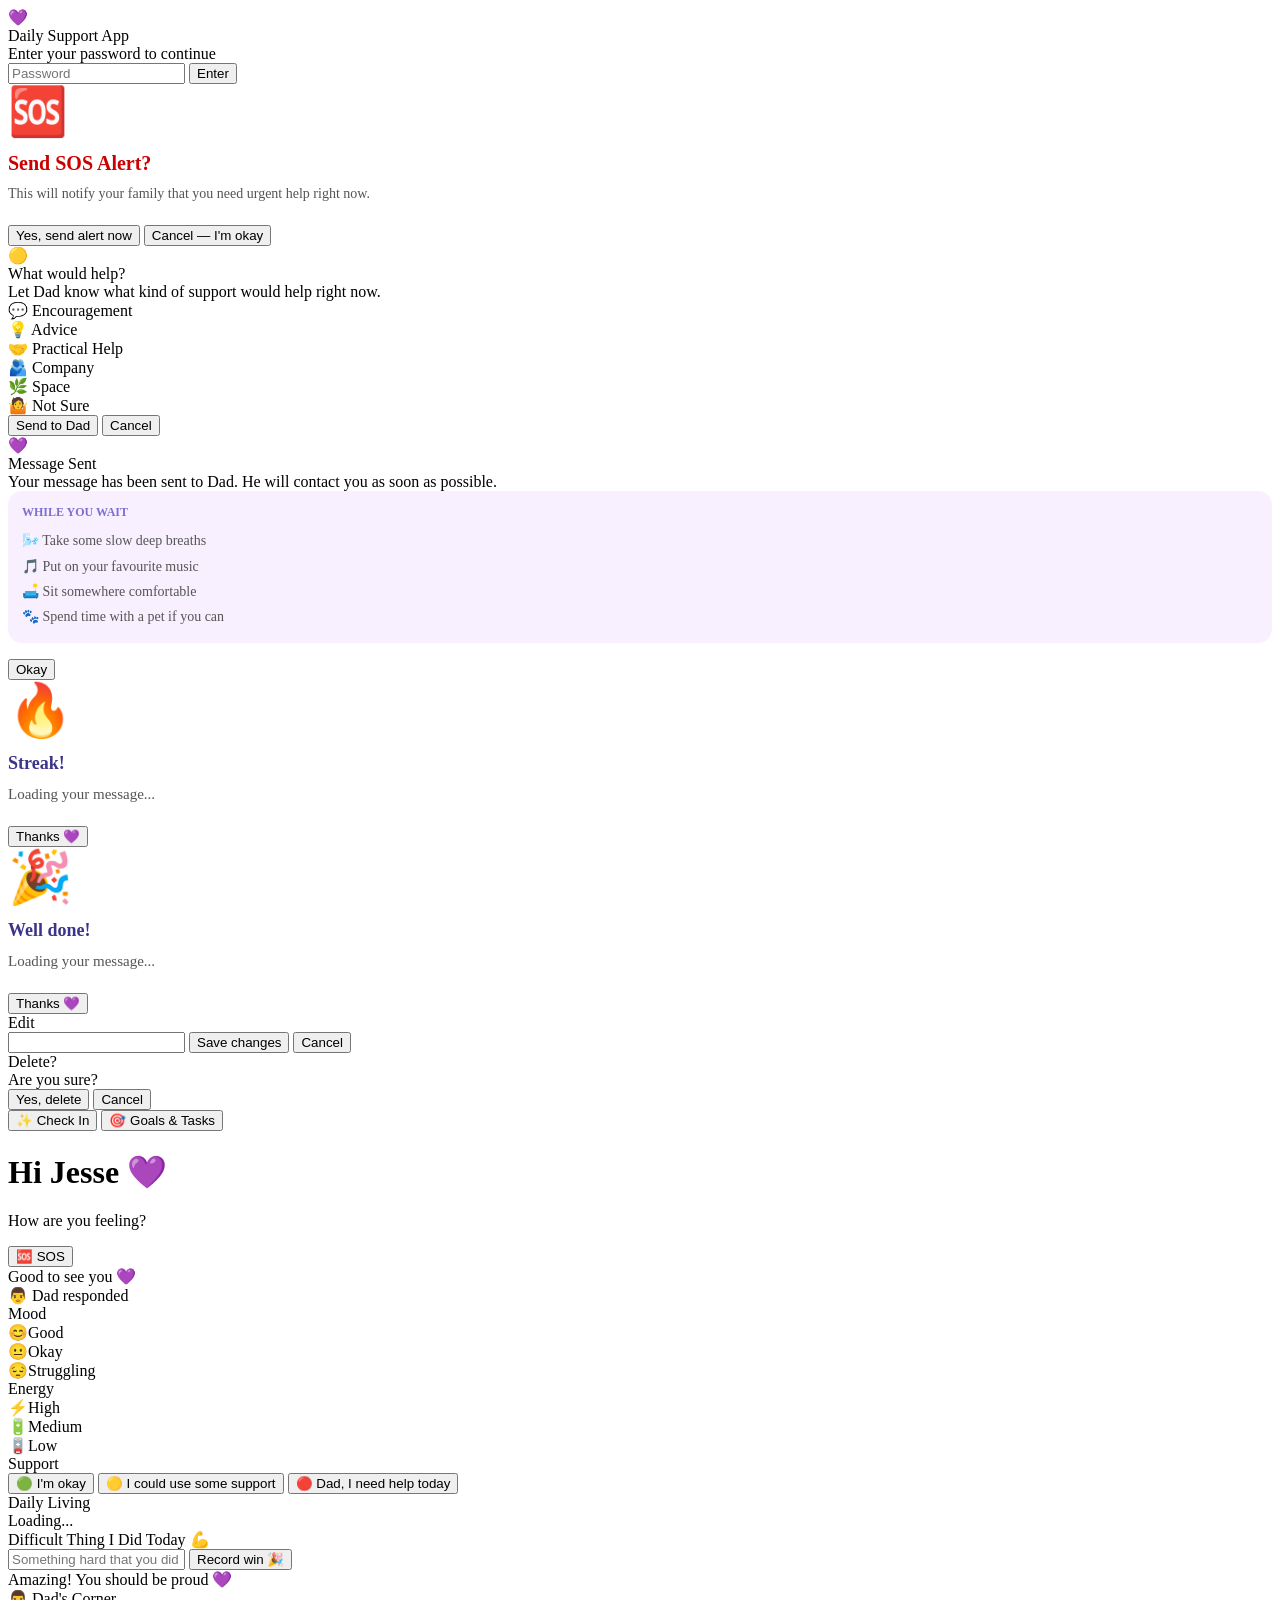
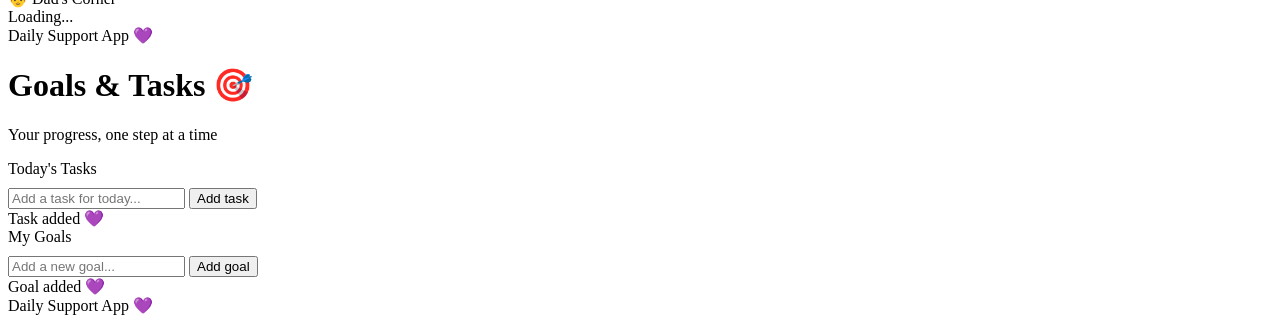
==== commit 6aedbfe0: "Update index.html" ====
--- a/index.html
+++ b/index.html
@@ -4,460 +4,7 @@
   <meta charset="UTF-8">
   <meta name="viewport" content="width=device-width, initial-scale=1.0">
   <title>Daily Support App</title>
-  <style>
-    * { box-sizing: border-box; margin: 0; padding: 0; }
-    body {
-      font-family: Arial, sans-serif;
-      background: linear-gradient(160deg, #f0f4ff 0%, #fdf0ff 100%);
-      min-height: 100vh;
-      color: #333;
-    }
-
-    /* Lock Screen */
-    .lock-screen {
-      display: flex;
-      flex-direction: column;
-      align-items: center;
-      justify-content: center;
-      min-height: 100vh;
-      padding: 20px;
-    }
-    .lock-card {
-      background: white;
-      border-radius: 28px;
-      padding: 36px 28px;
-      box-shadow: 0 4px 24px rgba(83,74,183,0.12);
-      width: 100%;
-      max-width: 320px;
-      text-align: center;
-    }
-    .lock-icon { font-size: 48px; margin-bottom: 12px; }
-    .lock-title { font-size: 22px; font-weight: 800; color: #3C3489; margin-bottom: 6px; }
-    .lock-subtitle { font-size: 14px; color: #7c6fcd; margin-bottom: 24px; }
-    .lock-input {
-      width: 100%;
-      padding: 14px 16px;
-      border-radius: 14px;
-      border: 2.5px solid #e0e0f0;
-      font-size: 16px;
-      text-align: center;
-      outline: none;
-      color: #3C3489;
-      margin-bottom: 14px;
-      letter-spacing: 2px;
-    }
-    .lock-input:focus { border-color: #7c6fcd; }
-    .lock-btn {
-      width: 100%;
-      padding: 14px;
-      border-radius: 14px;
-      border: none;
-      background: linear-gradient(90deg, #534AB7, #c054b8);
-      color: white;
-      font-size: 16px;
-      font-weight: 800;
-      cursor: pointer;
-    }
-    .lock-error { color: #e05c5c; font-size: 13px; margin-top: 10px; font-weight: 600; min-height: 20px; }
-
-    /* App */
-    .app-content { display: none; }
-    .top-nav {
-      display: flex;
-      background: white;
-      border-bottom: 2px solid #f0f0f8;
-      position: sticky;
-      top: 0;
-      z-index: 50;
-      box-shadow: 0 2px 8px rgba(83,74,183,0.06);
-    }
-    .nav-tab {
-      flex: 1;
-      padding: 14px;
-      text-align: center;
-      font-size: 13px;
-      font-weight: 800;
-      color: #bbb;
-      cursor: pointer;
-      border-bottom: 3px solid transparent;
-      background: none;
-      border-top: none;
-      border-left: none;
-      border-right: none;
-    }
-    .nav-tab.active { color: #534AB7; border-bottom-color: #534AB7; }
-    .page { display: none; padding: 20px 16px 48px; }
-    .page.active { display: block; }
-
-    /* Header */
-    .app-header {
-      display: flex;
-      align-items: flex-start;
-      justify-content: center;
-      position: relative;
-      margin-bottom: 16px;
-    }
-    .header-text { text-align: center; }
-    .header-text h1 { font-size: 28px; font-weight: 800; color: #3C3489; }
-    .header-text p { font-size: 15px; color: #7c6fcd; margin-top: 4px; }
-    .sos-btn {
-      position: absolute;
-      right: 0;
-      top: 0;
-      background: linear-gradient(135deg, #ff3b3b, #cc0000);
-      color: white;
-      border: none;
-      border-radius: 14px;
-      padding: 10px 14px;
-      font-size: 13px;
-      font-weight: 900;
-      cursor: pointer;
-      letter-spacing: 1px;
-      box-shadow: 0 4px 12px rgba(204,0,0,0.35);
-      animation: pulsered 2s infinite;
-    }
-    @keyframes pulsered {
-      0% { box-shadow: 0 4px 12px rgba(204,0,0,0.35); }
-      50% { box-shadow: 0 4px 20px rgba(204,0,0,0.65); }
-      100% { box-shadow: 0 4px 12px rgba(204,0,0,0.35); }
-    }
-
-    /* Cards */
-    .card {
-      background: white;
-      border-radius: 22px;
-      padding: 18px;
-      margin-bottom: 14px;
-      box-shadow: 0 4px 16px rgba(83,74,183,0.08);
-    }
-    .card-title {
-      font-size: 11px;
-      font-weight: 800;
-      color: #bbb;
-      text-transform: uppercase;
-      letter-spacing: 1px;
-      margin-bottom: 12px;
-    }
-
-    /* Greeting */
-    .greeting-box {
-      background: white;
-      border-radius: 22px;
-      padding: 18px;
-      margin-bottom: 14px;
-      box-shadow: 0 4px 16px rgba(83,74,183,0.08);
-      border-left: 5px solid #534AB7;
-    }
-    .greeting-box .greeting-text { font-size: 15px; font-weight: 800; color: #3C3489; margin-bottom: 6px; }
-    .greeting-box .encouragement { font-size: 14px; color: #555; line-height: 1.5; }
-
-    /* Dad response */
-    .dad-response-box {
-      background: #f0faf0;
-      border-radius: 22px;
-      padding: 16px 18px;
-      margin-bottom: 14px;
-      border-left: 5px solid #5cb85c;
-      display: none;
-    }
-    .dad-response-box .dr-title { font-size: 11px; font-weight: 800; color: #2d7a2d; text-transform: uppercase; letter-spacing: 0.5px; margin-bottom: 6px; }
-    .dad-response-box .dr-message { font-size: 15px; font-weight: 700; color: #1a6b1a; }
-
-    /* Mood/Energy buttons */
-    .btn-grid { display: grid; grid-template-columns: repeat(3, 1fr); gap: 8px; }
-    .sel-btn {
-      border: 2.5px solid #eee;
-      border-radius: 16px;
-      padding: 12px 6px 10px;
-      text-align: center;
-      cursor: pointer;
-      font-size: 12px;
-      font-weight: 700;
-      transition: transform 0.1s;
-    }
-    .sel-btn:active { transform: scale(0.96); }
-    .sel-btn .ico { font-size: 28px; display: block; margin-bottom: 5px; }
-    .sel-btn.mood-good { border-color: #5cb85c; background: #f0faf0; color: #2d7a2d; }
-    .sel-btn.mood-okay { border-color: #f0ad4e; background: #fffbf0; color: #8a5c00; }
-    .sel-btn.mood-struggle { border-color: #e05c5c; background: #fff5f5; color: #a02020; }
-    .sel-btn.energy-high { border-color: #378ADD; background: #eef6ff; color: #0C447C; }
-    .sel-btn.energy-medium { border-color: #f0ad4e; background: #fffbf0; color: #8a5c00; }
-    .sel-btn.energy-low { border-color: #e05c5c; background: #fff5f5; color: #a02020; }
-    .sel-btn.selected { box-shadow: 0 0 0 4px #534AB7; transform: scale(1.05); background: #eef3ff !important; border-color: #534AB7 !important; color: #3C3489 !important; }
-    body.struggling .card { border: 2px solid #f5c6cb; }
-
-    /* Support buttons */
-    .sup-btn {
-      width: 100%;
-      border: none;
-      border-radius: 16px;
-      padding: 16px;
-      margin-bottom: 10px;
-      font-size: 16px;
-      font-weight: 800;
-      cursor: pointer;
-      text-align: left;
-      transition: transform 0.1s;
-    }
-    .sup-btn:last-child { margin-bottom: 0; }
-    .sup-btn:active { transform: scale(0.98); }
-    .sup-ok { background: linear-gradient(90deg, #d4f5d4, #b8edb8); color: #1a6b1a; }
-    .sup-support { background: linear-gradient(90deg, #fff0cc, #ffe8a0); color: #7a5200; }
-    .sup-help { background: linear-gradient(90deg, #ffd6d6, #ffb8b8); color: #8a1a1a; }
-
-    /* Inline row */
-    .inline-row { display: flex; gap: 8px; align-items: center; }
-    .inline-input {
-      flex: 1;
-      padding: 12px 14px;
-      border-radius: 14px;
-      border: 2px solid #e0e0f0;
-      font-size: 14px;
-      outline: none;
-      color: #333;
-      background: white;
-    }
-    .inline-input:focus { border-color: #7c6fcd; }
-    .inline-btn {
-      padding: 12px 14px;
-      border-radius: 14px;
-      border: none;
-      background: linear-gradient(90deg, #534AB7, #c054b8);
-      color: white;
-      font-size: 13px;
-      font-weight: 800;
-      cursor: pointer;
-      white-space: nowrap;
-      flex-shrink: 0;
-    }
-
-    /* Daily Living */
-    .dl-item {
-      display: flex;
-      align-items: center;
-      gap: 12px;
-      padding: 12px;
-      border-radius: 14px;
-      margin-bottom: 8px;
-      font-size: 14px;
-      font-weight: 600;
-      transition: opacity 0.2s;
-    }
-    .dl-item:last-child { margin-bottom: 0; }
-    .dl-item.completed { opacity: 0.45; text-decoration: line-through; }
-    .dl-item input[type="checkbox"] { width: 22px; height: 22px; cursor: pointer; accent-color: #534AB7; flex-shrink: 0; }
-    .streak-badge {
-      display: inline-block;
-      background: linear-gradient(90deg, #f0ad4e, #e8920a);
-      color: white;
-      border-radius: 20px;
-      padding: 4px 12px;
-      font-size: 12px;
-      font-weight: 800;
-      margin-bottom: 12px;
-    }
-
-    /* Dad Corner on page 1 */
-    .dad-corner-card {
-      background: linear-gradient(135deg, #fff8e6, #fff0cc);
-      border-radius: 22px;
-      padding: 18px;
-      margin-bottom: 14px;
-      border: 2px solid #ffe8a0;
-    }
-    .dad-corner-title { font-size: 11px; font-weight: 800; color: #b8860b; text-transform: uppercase; letter-spacing: 1px; margin-bottom: 8px; }
-    .dad-corner-focus { font-size: 15px; font-weight: 800; color: #7a5200; margin-bottom: 10px; }
-    .dad-corner-step {
-      display: flex;
-      align-items: center;
-      gap: 8px;
-      padding: 8px 10px;
-      background: white;
-      border-radius: 10px;
-      margin-bottom: 6px;
-      font-size: 13px;
-      color: #555;
-    }
-    .dad-corner-step.done { opacity: 0.5; text-decoration: line-through; }
-    .step-dot { width: 10px; height: 10px; border-radius: 50%; background: #f0ad4e; flex-shrink: 0; }
-    .step-dot.done { background: #5cb85c; }
-    .dad-progress { font-size: 12px; color: #b8860b; margin-top: 8px; font-weight: 700; }
-
-    /* Goals page */
-    .page-header { text-align: center; margin-bottom: 20px; }
-    .page-header h1 { font-size: 26px; font-weight: 800; color: #3C3489; }
-    .page-header p { font-size: 14px; color: #7c6fcd; margin-top: 4px; }
-
-    .task-item {
-      display: flex;
-      align-items: center;
-      gap: 10px;
-      padding: 13px 12px;
-      border-radius: 14px;
-      margin-bottom: 8px;
-      font-size: 14px;
-      font-weight: 600;
-    }
-    .task-item:last-child { margin-bottom: 0; }
-    .task-item input[type="checkbox"] { width: 22px; height: 22px; cursor: pointer; accent-color: #534AB7; flex-shrink: 0; }
-    .task-label { flex: 1; }
-    .task-tag { font-size: 10px; font-weight: 800; padding: 3px 8px; border-radius: 10px; background: rgba(83,74,183,0.1); color: #534AB7; flex-shrink: 0; }
-    .icon-btn { background: none; border: none; cursor: pointer; font-size: 15px; padding: 2px 4px; flex-shrink: 0; opacity: 0.5; transition: opacity 0.15s; }
-    .icon-btn:hover { opacity: 1; }
-
-    .goal-card { background: white; border-radius: 20px; margin-bottom: 12px; box-shadow: 0 4px 16px rgba(83,74,183,0.07); overflow: hidden; }
-    .goal-header { display: flex; align-items: center; padding: 16px; cursor: pointer; gap: 10px; background: linear-gradient(90deg, #f0f4ff, #fdf0ff); }
-    .goal-name { flex: 1; font-size: 15px; font-weight: 800; color: #3C3489; }
-    .goal-chevron { font-size: 12px; color: #bbb; transition: transform 0.2s; flex-shrink: 0; }
-    .goal-chevron.open { transform: rotate(180deg); }
-    .goal-body { display: none; padding: 0 16px 16px; }
-    .goal-body.open { display: block; }
-
-    .goal-task-row { display: flex; align-items: center; gap: 8px; padding: 11px 12px; border-radius: 12px; margin-bottom: 6px; font-size: 13px; font-weight: 600; background: #f8f9ff; color: #3C3489; }
-    .goal-task-row.completed-task { opacity: 0.4; text-decoration: line-through; background: #f0f0f0; }
-    .goal-task-row.queued { opacity: 0.55; background: #f5f5f5; color: #888; }
-    .goal-task-row input[type="checkbox"] { width: 20px; height: 20px; cursor: pointer; accent-color: #534AB7; flex-shrink: 0; }
-    .gt-label { flex: 1; }
-
-    .ai-btn { width: 100%; padding: 11px; border-radius: 14px; border: 2px solid #e0c0ff; background: #f8f0ff; color: #7c6fcd; font-size: 13px; font-weight: 800; cursor: pointer; margin-top: 10px; }
-    .ai-loading { color: #7c6fcd; font-size: 13px; font-style: italic; padding: 8px 0; display: none; }
-    .ai-suggestions-box { background: #f8f0ff; border-radius: 14px; padding: 14px; margin-top: 10px; border: 2px solid #e0c0ff; display: none; }
-    .ai-suggestion-item { display: flex; align-items: flex-start; gap: 8px; padding: 10px 0; border-bottom: 1px solid #edd8ff; font-size: 13px; color: #444; line-height: 1.4; }
-    .ai-suggestion-item:last-child { border-bottom: none; padding-bottom: 0; }
-    .ai-suggestion-text { flex: 1; }
-    .ai-add-btns { display: flex; flex-direction: column; gap: 4px; flex-shrink: 0; }
-    .ai-add-btn { padding: 5px 8px; border-radius: 8px; border: none; font-size: 10px; font-weight: 800; cursor: pointer; white-space: nowrap; }
-    .ai-add-goal { background: #eef3ff; color: #3C3489; }
-    .ai-add-today { background: #534AB7; color: white; }
-
-    .goal-actions { display: flex; gap: 8px; margin-top: 12px; }
-    .complete-goal-btn { flex: 1; padding: 11px; border-radius: 14px; border: none; background: linear-gradient(90deg, #5cb85c, #3d9a3d); color: white; font-size: 13px; font-weight: 800; cursor: pointer; }
-    .delete-goal-btn { padding: 11px 14px; border-radius: 14px; border: 2px solid #ffb8b8; background: white; color: #cc0000; font-size: 13px; font-weight: 800; cursor: pointer; }
-
-    /* Archive sections */
-    .archive-section { background: white; border-radius: 22px; margin-bottom: 14px; box-shadow: 0 4px 16px rgba(83,74,183,0.08); overflow: hidden; }
-    .archive-header { display: flex; align-items: center; padding: 16px 18px; cursor: pointer; gap: 10px; }
-    .archive-header-text { flex: 1; font-size: 11px; font-weight: 800; text-transform: uppercase; letter-spacing: 1px; }
-    .archive-header-text.goals-color { color: #5cb85c; }
-    .archive-header-text.difficult-color { color: #7c6fcd; }
-    .archive-body { display: none; padding: 0 18px 16px; }
-    .archive-body.open { display: block; }
-    .archive-item-green { display: flex; align-items: center; gap: 10px; padding: 12px; background: #f0faf0; border-radius: 12px; margin-bottom: 8px; font-size: 14px; font-weight: 700; color: #2d7a2d; }
-    .archive-item-purple { display: flex; align-items: center; gap: 10px; padding: 12px; background: #fdf0ff; border-radius: 12px; margin-bottom: 8px; font-size: 14px; font-weight: 600; color: #7a1fa0; }
-    .archive-item-green:last-child, .archive-item-purple:last-child { margin-bottom: 0; }
-    .archive-date { font-size: 11px; font-weight: 400; color: #999; margin-left: auto; flex-shrink: 0; }
-
-    /* Overlays */
-    .overlay {
-      display: none;
-      position: fixed;
-      top: 0; left: 0; right: 0; bottom: 0;
-      background: rgba(0,0,0,0.6);
-      z-index: 100;
-      align-items: center;
-      justify-content: center;
-      padding: 20px;
-    }
-    .overlay.active { display: flex; }
-    .overlay-card {
-      background: white;
-      border-radius: 28px;
-      padding: 32px 24px;
-      max-width: 320px;
-      width: 100%;
-      text-align: center;
-      box-shadow: 0 8px 32px rgba(0,0,0,0.2);
-    }
-    .overlay-icon { font-size: 48px; margin-bottom: 12px; }
-    .overlay-title { font-size: 20px; font-weight: 900; color: #3C3489; margin-bottom: 8px; }
-    .overlay-message { font-size: 14px; color: #555; margin-bottom: 20px; line-height: 1.6; }
-    .overlay-btn {
-      width: 100%;
-      padding: 14px;
-      border-radius: 14px;
-      border: none;
-      background: linear-gradient(90deg, #534AB7, #c054b8);
-      color: white;
-      font-size: 15px;
-      font-weight: 800;
-      cursor: pointer;
-      margin-bottom: 8px;
-    }
-    .overlay-cancel {
-      width: 100%;
-      padding: 13px;
-      border-radius: 14px;
-      border: 2px solid #eee;
-      background: white;
-      color: #888;
-      font-size: 14px;
-      font-weight: 700;
-      cursor: pointer;
-    }
-    .support-type-grid {
-      display: grid;
-      grid-template-columns: repeat(2, 1fr);
-      gap: 8px;
-      margin-bottom: 12px;
-    }
-    .support-type-btn {
-      padding: 12px 8px;
-      border-radius: 12px;
-      border: 2px solid #e0e0f0;
-      background: #fafafa;
-      font-size: 13px;
-      font-weight: 700;
-      cursor: pointer;
-      color: #555;
-    }
-    .support-type-btn.selected { border-color: #534AB7; background: #eef3ff; color: #3C3489; }
-
-    /* SOS */
-    .sos-overlay {
-      display: none;
-      position: fixed;
-      top: 0; left: 0; right: 0; bottom: 0;
-      background: rgba(0,0,0,0.7);
-      z-index: 200;
-      align-items: center;
-      justify-content: center;
-      padding: 20px;
-    }
-    .sos-overlay.active { display: flex; }
-    .sos-card { background: white; border-radius: 28px; padding: 32px 24px; max-width: 320px; width: 100%; text-align: center; }
-    .sos-confirm-btn { width: 100%; padding: 16px; border-radius: 14px; border: none; background: linear-gradient(135deg, #ff3b3b, #cc0000); color: white; font-size: 17px; font-weight: 900; cursor: pointer; margin-bottom: 10px; }
-    .sos-cancel-btn { width: 100%; padding: 13px; border-radius: 14px; border: 2px solid #eee; background: white; color: #888; font-size: 14px; font-weight: 700; cursor: pointer; }
-
-    /* Celebration */
-    .celebration-overlay {
-      display: none;
-      position: fixed;
-      top: 0; left: 0; right: 0; bottom: 0;
-      background: rgba(83,74,183,0.88);
-      z-index: 150;
-      align-items: center;
-      justify-content: center;
-      padding: 20px;
-    }
-    .celebration-overlay.active { display: flex; }
-    .celebration-card { background: white; border-radius: 28px; padding: 32px 24px; max-width: 320px; width: 100%; text-align: center; }
-    .celebration-btn { width: 100%; padding: 14px; border-radius: 14px; border: none; background: linear-gradient(90deg, #534AB7, #c054b8); color: white; font-size: 15px; font-weight: 800; cursor: pointer; }
-
-    /* Edit overlay */
-    .edit-overlay-card { background: white; border-radius: 28px; padding: 28px 24px; max-width: 320px; width: 100%; }
-    .edit-title { font-size: 16px; font-weight: 800; color: #3C3489; margin-bottom: 12px; }
-    .edit-input { width: 100%; padding: 12px 14px; border-radius: 14px; border: 2px solid #e0e0f0; font-size: 14px; outline: none; color: #333; margin-bottom: 10px; }
-    .edit-input:focus { border-color: #7c6fcd; }
-    .edit-save-btn { width: 100%; padding: 13px; border-radius: 14px; border: none; background: linear-gradient(90deg, #534AB7, #c054b8); color: white; font-size: 14px; font-weight: 800; cursor: pointer; margin-bottom: 8px; }
-    .edit-cancel-btn { width: 100%; padding: 12px; border-radius: 14px; border: 2px solid #eee; background: white; color: #888; font-size: 13px; font-weight: 700; cursor: pointer; }
-    .confirm-title { font-size: 18px; font-weight: 900; color: #cc0000; margin-bottom: 8px; text-align: center; }
-    .confirm-msg { font-size: 14px; color: #555; margin-bottom: 20px; text-align: center; line-height: 1.5; }
-    .confirm-delete-btn { width: 100%; padding: 13px; border-radius: 14px; border: none; background: linear-gradient(90deg, #ff3b3b, #cc0000); color: white; font-size: 14px; font-weight: 800; cursor: pointer; margin-bottom: 8px; }
-
-    .saved-msg { text-align: center; color: #5cb85c; font-weight: 800; padding: 8px; font-size: 13px; display: none; }
-    .empty-msg { color: #bbb; font-size: 13px; text-align: center; padding: 8px 0; }
-    .footer { text-align: center; color: #bbb; font-size: 12px; margin-top: 24px; }
-  </style>
+  <link rel="stylesheet" href="styles.css">
 </head>
 <body>
 
@@ -540,6 +87,16 @@
     </div>
   </div>
 
+  <!-- Streak Overlay -->
+  <div class="celebration-overlay" id="streakOverlay">
+    <div class="celebration-card">
+      <div style="font-size:52px;margin-bottom:12px" id="streakIcon">🔥</div>
+      <div style="font-size:18px;font-weight:900;color:#3C3489;margin-bottom:8px" id="streakTitle">Streak!</div>
+      <div style="font-size:15px;color:#555;line-height:1.6;margin-bottom:20px" id="streakMsg">Loading your message...</div>
+      <button class="celebration-btn" onclick="closeStreak()">Thanks 💜</button>
+    </div>
+  </div>
+
   <!-- Celebration Overlay -->
   <div class="celebration-overlay" id="celebrationOverlay">
     <div class="celebration-card">
@@ -590,6 +147,8 @@
         <button class="sos-btn" onclick="openSOS()">🆘 SOS</button>
       </div>
 
+      <div id="appStreakBadge"></div>
+
       <div class="greeting-box">
         <div class="greeting-text" id="greetingText">Good to see you 💜</div>
         <div class="encouragement" id="encouragementText"></div>
@@ -697,707 +256,6 @@
 
   </div>
 
-  <script>
-    const API_URL = "https://script.google.com/macros/s/AKfycbzlTd0HcORu-R78042GmDC5buO-69X9XRB6NjPh-Qmtj_5fnA-fSKBAkXCnuufS5LU5/exec";
-    const PASSWORD = "Beckett";
-    const TIMEOUT_MS = 60 * 60 * 1000;
-
-    const ENCOURAGEMENT = [
-      "Every small step forward is still progress. You're doing better than you think. 💜",
-      "You showed up today — that matters more than you know. 💜",
-      "It's okay to take things one moment at a time. You've got this. 💜",
-      "Dad is proud of you, even on the hard days. 💜",
-      "You are stronger than you feel right now. 💜",
-      "Small steps still move you forward. Keep going. 💜",
-      "Today doesn't have to be perfect. Just today. 💜",
-      "You are loved, always. 💜"
-    ];
-
-    const DAILY_LIVING = [
-      { emoji:"🪥", label:"Brush Teeth" },
-      { emoji:"👗", label:"Get Dressed" },
-      { emoji:"💊", label:"Medication (morning)" },
-      { emoji:"🍳", label:"Breakfast" },
-      { emoji:"💧", label:"Drink Water" },
-      { emoji:"🥗", label:"Lunch" },
-      { emoji:"🌿", label:"Outside Time" },
-      { emoji:"🍽️", label:"Dinner" },
-      { emoji:"💊", label:"Medication (evening)" },
-      { emoji:"🚿", label:"Shower" },
-      { emoji:"😴", label:"Sleep" }
-    ];
-
-    const COLORS = [
-      { bg:"#eef3ff", color:"#3C3489" },
-      { bg:"#fdf0ff", color:"#7a1fa0" },
-      { bg:"#fff0f5", color:"#a01a4a" },
-      { bg:"#f0faf0", color:"#2d7a2d" },
-      { bg:"#fffbf0", color:"#8a5c00" }
-    ];
-
-    let selectedMood = "";
-    let selectedEnergy = "";
-    let selectedSupportType = "";
-    let appData = null;
-    let activityTimer = null;
-    let authed = false;
-    let editTarget = null;
-    let deleteTarget = null;
-    let expandedGoals = {};
-
-    // ─── AUTH ────────────────────────────────────────────────
-
-function checkPin() {
-  const val = document.getElementById("pinInput").value;
-  if (val === PASSWORD) {
-    authed = true;
-    sessionStorage.setItem("jessieAuth", Date.now().toString());
-    document.getElementById("pinInput").value = "";
-    document.getElementById("pinError").innerText = "";
-    document.getElementById("lockScreen").style.display = "none";
-    document.getElementById("appContent").style.display = "block";
-    resetTimer();
-    initApp();
-  } else {
-    document.getElementById("pinError").innerText = "Incorrect password. Try again.";
-    document.getElementById("pinInput").value = "";
-  }
-}
-
-    function resetTimer() {
-      clearTimeout(activityTimer);
-      activityTimer = setTimeout(lockApp, TIMEOUT_MS);
-    }
-
-    function lockApp() {
-      authed = false;
-      document.getElementById("appContent").style.display = "none";
-      document.getElementById("lockScreen").style.display = "flex";
-      document.getElementById("pinInput").value = "";
-      document.getElementById("pinError").innerText = "";
-    }
-
-window.onload = function() {
-  const savedAuth = sessionStorage.getItem("jessieAuth");
-  if (savedAuth && (Date.now() - parseInt(savedAuth)) < TIMEOUT_MS) {
-    authed = true;
-    document.getElementById("lockScreen").style.display = "none";
-    document.getElementById("appContent").style.display = "block";
-    resetTimer();
-    initApp();
-  }
-  document.addEventListener("touchstart", resetTimer);
-  document.addEventListener("click", resetTimer);
-};
-
-    // ─── NAVIGATION ──────────────────────────────────────────
-
-    function showPage(page) {
-      document.querySelectorAll('.page').forEach(p => p.classList.remove('active'));
-      document.querySelectorAll('.nav-tab').forEach(t => t.classList.remove('active'));
-      document.getElementById('page-' + page).classList.add('active');
-      document.getElementById(page === 'checkin' ? 'tab1' : 'tab2').classList.add('active');
-      if (page === 'goals' && appData) {
-        renderTodayTasks();
-        renderGoals();
-        renderCompletedGoals();
-        renderDifficultThings();
-      }
-    }
-
-    // ─── INIT ────────────────────────────────────────────────
-
-    async function initApp() {
-      try {
-        const res = await fetch(API_URL);
-        appData = await res.json();
-        showGreeting();
-        showDadResponse();
-        renderDailyLiving();
-        loadDadCorner();
-      } catch(e) { console.error(e); }
-    }
-
-    async function refreshData() {
-      try {
-        const res = await fetch(API_URL);
-        appData = await res.json();
-      } catch(e) {}
-    }
-
-    function showGreeting() {
-      const hour = new Date().getHours();
-      const time = hour < 12 ? "Good morning" : hour < 17 ? "Good afternoon" : "Good evening";
-      document.getElementById("greetingText").innerHTML = `${time}, Jesse 💜`;
-      document.getElementById("encouragementText").innerHTML =
-        ENCOURAGEMENT[new Date().getDay() % ENCOURAGEMENT.length];
-    }
-
-    function showDadResponse() {
-      if (!appData?.dadResponses || appData.dadResponses.length <= 1) return;
-      const responses = appData.dadResponses;
-      const latest = responses[responses.length - 1];
-      if (new Date(latest[3]).toDateString() === new Date().toDateString()) {
-        document.getElementById("dadResponseText").innerText = latest[2];
-        document.getElementById("dadResponseBox").style.display = "block";
-      }
-    }
-
-    // ─── MOOD & ENERGY ───────────────────────────────────────
-
-    function selectMood(value) {
-      selectedMood = value;
-      document.querySelectorAll('.mood-good,.mood-okay,.mood-struggle').forEach(b => b.classList.remove('selected'));
-      document.getElementById('mood-' + value).classList.add('selected');
-      if (value === 'Struggling') {
-        document.body.classList.add('struggling');
-        document.getElementById('headerSubtitle').innerText = "It's okay to have hard days 💜";
-      } else {
-        document.body.classList.remove('struggling');
-        document.getElementById('headerSubtitle').innerText = "How are you feeling?";
-      }
-    }
-
-    function selectEnergy(value) {
-      selectedEnergy = value;
-      document.querySelectorAll('.energy-high,.energy-medium,.energy-low').forEach(b => b.classList.remove('selected'));
-      document.getElementById('energy-' + value).classList.add('selected');
-    }
-
-    // ─── SUPPORT ─────────────────────────────────────────────
-
-    async function sendOkay() {
-      await saveCheckIn("I'm okay", "");
-      await saveAlert("OKAY", "I'm okay", "");
-      alert("Thanks Jesse 💜");
-    }
-
-    function selectSupportType(btn, type) {
-      selectedSupportType = type;
-      document.querySelectorAll('.support-type-btn').forEach(b => b.classList.remove('selected'));
-      btn.classList.add('selected');
-    }
-
-    async function sendSupportRequest() {
-      if (!selectedSupportType) selectedSupportType = "Not Sure";
-      await saveCheckIn("I could use some support", selectedSupportType);
-      await saveAlert("SUPPORT", "I could use some support", selectedSupportType);
-      closeOverlay('supportTypeOverlay');
-      alert("Thanks Jesse. Dad has been notified 💜");
-    }
-
-    async function sendHelpToday() {
-      await saveCheckIn("Dad, I need help today", "");
-      await saveAlert("HELP", "Dad, I need help today", "");
-      openOverlay('helpTodayOverlay');
-    }
-
- async function saveCheckIn(needToday, supportType) {
-      try {
-        await fetch(API_URL, {
-          method:"POST", headers:{"Content-Type":"text/plain"},
-          body: JSON.stringify({ action:"checkIn", userId:2, mood:selectedMood||"Not set", energy:selectedEnergy||"Not set", needToday, supportType })
-        });
-      } catch(e) {}
-    }
-
-    async function saveAlert(alertType, message, supportType) {
-      try {
-        await fetch(API_URL, {
-          method:"POST", headers:{"Content-Type":"text/plain"},
-          body: JSON.stringify({ action:"supportAlert", userId:2, alertType, message, supportType })
-        });
-      } catch(e) {}
-    }
-
-    // ─── SOS ─────────────────────────────────────────────────
-
-    function openSOS() {
-      document.getElementById("sosConfirmScreen").style.display = "block";
-      document.getElementById("sosSentScreen").style.display = "none";
-      document.getElementById("sosOverlay").classList.add("active");
-    }
-    function closeSOS() { document.getElementById("sosOverlay").classList.remove("active"); }
-    async function confirmSOS() {
-      await saveAlert("SOS", "🆘 Jesse has sent an SOS and needs urgent help right now.", "");
-      document.getElementById("sosConfirmScreen").style.display = "none";
-      document.getElementById("sosSentScreen").style.display = "block";
-    }
-
-    function openOverlay(id) { document.getElementById(id).classList.add("active"); }
-    function closeOverlay(id) { document.getElementById(id).classList.remove("active"); }
-
-    // ─── DAILY LIVING ────────────────────────────────────────
-
-   function renderDailyLiving() {
-      const completed = [];
-    if (appData?.dailyLiving?.length > 1) {
-       const now = new Date();
-        const todayNum = Number(now.toLocaleDateString('en-CA', { timeZone:'Australia/Perth' }).replace(/-/g, ''));
-        appData.dailyLiving.forEach(row => {
-          const isDone = row[4] === true || String(row[4]).toUpperCase() === 'TRUE';
-          if (row[1] == 2 && Number(row[2]) === todayNum && isDone)
-            completed.push(row[3]);
-        });
-      }
-      const streak = calculateStreak();
-      if (streak > 1) {
-        document.getElementById("streakBadge").innerHTML =
-          `<div class="streak-badge">🔥 ${streak} day streak!</div>`;
-      }
-      let html = "";
-      DAILY_LIVING.forEach((item, idx) => {
-        const done = completed.includes(item.label);
-        const c = COLORS[idx % COLORS.length];
-        html += `
-          <div class="dl-item ${done?'completed':''}" style="background:${c.bg};color:${c.color}">
-            <input type="checkbox" ${done?'checked':''} onchange="toggleDailyLiving('${item.label}',this.checked)">
-            ${item.emoji} ${item.label}
-          </div>`;
-      });
-      document.getElementById("dailyLiving").innerHTML = html;
-    }
-
-    function calculateStreak() {
-      if (!appData?.dailyLiving?.length > 1) return 0;
-      let streak = 0;
-      const d = new Date();
-      d.setDate(d.getDate() - 1);
-      for (let i = 0; i < 30; i++) {
-        const ds = d.toDateString();
-        const entries = appData.dailyLiving.filter(r => r[1]==2 && new Date(r[2]).toDateString()===ds && r[4]===true);
-        if (entries.length >= 5) { streak++; d.setDate(d.getDate()-1); } else break;
-      }
-      return streak;
-    }
-
-  async function toggleDailyLiving(activity, completed) {
-      try {
-        await fetch(API_URL, {
-          method:"POST", headers:{"Content-Type":"text/plain"},
-          body: JSON.stringify({ action:"saveDailyLiving", userId:2, activity, completed })
-        });
-        await refreshData();
-        renderDailyLiving();
-      } catch(e) {}
-    }
-
-    // ─── DIFFICULT THING ─────────────────────────────────────
-
-    async function saveDifficultThing() {
-      const desc = document.getElementById("difficultInput").value.trim();
-      if (!desc) return;
-      try {
-        await fetch(API_URL, {
-          method:"POST", headers:{"Content-Type":"text/plain"},
-          body: JSON.stringify({ action:"saveDifficultThing", userId:2, description:desc })
-        });
-      } catch(e) {}
-      document.getElementById("difficultInput").value = "";
-      document.getElementById("difficultSaved").style.display = "block";
-      setTimeout(() => document.getElementById("difficultSaved").style.display = "none", 3000);
-      await refreshData();
-      renderDifficultThings();
-    }
-
-    // ─── DAD CORNER ──────────────────────────────────────────
-
-    function loadDadCorner() {
-      if (!appData?.dadCorner || appData.dadCorner.length <= 1) {
-        document.getElementById("dadCornerContent").innerHTML =
-          "<p style='color:#b8860b;font-size:13px'>Dad hasn't set a focus this week yet.</p>";
-        return;
-      }
-      let latest = null;
-      for (let i = appData.dadCorner.length - 1; i >= 1; i--) {
-        if (appData.dadCorner[i][2] !== 'Completed') { latest = appData.dadCorner[i]; break; }
-      }
-      if (!latest) {
-        document.getElementById("dadCornerContent").innerHTML =
-          "<p style='color:#b8860b;font-size:13px'>Dad hasn't set a focus this week yet.</p>";
-        return;
-      }
-      const focus = latest[3];
-      const steps = JSON.parse(latest[4] || '[]');
-      const completed = JSON.parse(latest[5] || '[]');
-      let html = `<div class="dad-corner-focus">🎯 ${focus}</div>`;
-      steps.forEach(step => {
-        const done = completed.includes(step);
-        html += `
-          <div class="dad-corner-step ${done?'done':''}">
-            <div class="step-dot ${done?'done':''}"></div>${step}
-          </div>`;
-      });
-      if (steps.length > 0) {
-        html += `<div class="dad-progress">${completed.length} of ${steps.length} steps done</div>`;
-      }
-      document.getElementById("dadCornerContent").innerHTML = html;
-    }
-
-    // ─── TODAY'S TASKS ───────────────────────────────────────
-
-    function renderTodayTasks() {
-      const tasks = appData?.tasks || [];
-      let html = "";
-      let count = 0;
-      for (let i = 1; i < tasks.length; i++) {
-        const row = tasks[i];
-        if (row[1] == 2 && row[6] !== "Completed" && row[6] !== "Deleted") {
-          const c = COLORS[count % COLORS.length];
-          const isGoalTask = row[2] !== "" && row[2] !== null && row[2] !== undefined;
-          html += `
-            <div class="task-item" style="background:${c.bg};color:${c.color}">
-              <input type="checkbox" onchange="completeTask(${row[0]},'${escStr(row[4])}')">
-              <span class="task-label">${row[4]}</span>
-              ${isGoalTask ? `<span class="task-tag">Goal</span>` : ''}
-              <button class="icon-btn" onclick="openEdit('task',${row[0]},'${escStr(row[4])}')">✏️</button>
-              <button class="icon-btn" onclick="openDeleteTask(${row[0]},'${escStr(row[4])}')">🗑️</button>
-            </div>`;
-          count++;
-        }
-      }
-      if (!html) html = `<div class="empty-msg">No tasks yet — add one below or from a goal ✨</div>`;
-      document.getElementById("todayTasksList").innerHTML = html;
-    }
-
-    async function addManualTask() {
-      const title = document.getElementById("manualTaskInput").value.trim();
-      if (!title) return;
-      document.getElementById("manualTaskInput").value = "";
-      showSaved("taskSaved");
-      await post({ action:"saveTask", userId:2, goalId:"", milestoneId:"", title });
-      await refreshData();
-      renderTodayTasks();
-    }
-
-    async function completeTask(taskId, taskTitle) {
-      if (appData?.tasks) {
-        appData.tasks.forEach(row => {
-          if (String(row[0]) === String(taskId)) row[6] = 'Completed';
-        });
-      }
-      renderTodayTasks();
-      renderGoals();
-      post({ action:"completeTask", taskId });
-      await showCelebration("task", taskTitle);
-      await refreshData();
-      renderTodayTasks();
-      renderGoals();
-    }
-
-    // ─── GOALS ───────────────────────────────────────────────
-
-    function renderGoals() {
-      const goals = appData?.goals || [];
-      const tasks = appData?.tasks || [];
-      let html = "";
-      let hasActive = false;
-
-      for (let i = 1; i < goals.length; i++) {
-        const goal = goals[i];
-        if (!goal[2] || goal[3] === "Completed" || goal[3] === "Deleted") continue;
-        hasActive = true;
-        const goalId = goal[0];
-        const goalName = goal[2];
-        const isOpen = expandedGoals[goalId] || false;
-        const goalTasks = tasks.filter(t =>
-          String(t[2]) === String(goalId) && t[0] !== "TaskID" && t[6] !== "Deleted"
-        );
-        const completedTasks = goalTasks.filter(t => t[6] === "Completed");
-        const pendingTasks = goalTasks.filter(t => t[6] !== "Completed");
-        const doneCount = completedTasks.length;
-        const taskCount = goalTasks.length;
-
-        html += `
-          <div class="goal-card">
-            <div class="goal-header" onclick="toggleGoal(${goalId})">
-              <div class="goal-name">🎯 ${goalName}</div>
-              ${taskCount > 0 ? `<span style="font-size:11px;color:#7c6fcd;font-weight:700">${doneCount}/${taskCount}</span>` : ''}
-              <button class="icon-btn" style="opacity:0.6" onclick="event.stopPropagation();openEdit('goal',${goalId},'${escStr(goalName)}')">✏️</button>
-              <button class="icon-btn" style="opacity:0.6" onclick="event.stopPropagation();openDeleteGoal(${goalId},'${escStr(goalName)}')">🗑️</button>
-              <div class="goal-chevron ${isOpen?'open':''}" id="chevron_${goalId}">▼</div>
-            </div>
-            <div class="goal-body ${isOpen?'open':''}" id="goalBody_${goalId}">`;
-
-        completedTasks.forEach(t => {
-          html += `
-            <div class="goal-task-row completed-task">
-              <input type="checkbox" checked disabled>
-              <span class="gt-label">${t[4]}</span>
-            </div>`;
-        });
-
-        if (pendingTasks.length > 0) {
-          const next = pendingTasks[0];
-          html += `
-            <div class="goal-task-row">
-              <input type="checkbox" onchange="completeTask(${next[0]},'${escStr(next[4])}')">
-              <span class="gt-label">${next[4]}</span>
-              <button class="icon-btn" onclick="openEdit('task',${next[0]},'${escStr(next[4])}')">✏️</button>
-              <button class="icon-btn" onclick="openDeleteTask(${next[0]},'${escStr(next[4])}')">🗑️</button>
-            </div>`;
-
-          for (let j = 1; j < pendingTasks.length; j++) {
-            const qt = pendingTasks[j];
-            html += `
-              <div class="goal-task-row queued">
-                <span style="width:20px;text-align:center;color:#ccc;flex-shrink:0">○</span>
-                <span class="gt-label">${qt[4]}</span>
-                <button class="icon-btn" onclick="openEdit('task',${qt[0]},'${escStr(qt[4])}')">✏️</button>
-                <button class="icon-btn" onclick="openDeleteTask(${qt[0]},'${escStr(qt[4])}')">🗑️</button>
-              </div>`;
-          }
-        }
-
-        html += `
-          <div class="inline-row" style="margin-top:10px">
-            <input class="inline-input" style="font-size:13px;padding:10px 12px" type="text"
-              id="goalTask_${goalId}" placeholder="Add a step to this goal...">
-            <button class="inline-btn" style="font-size:11px;padding:10px 10px"
-              onclick="addGoalTask(${goalId},false)">+ Goal</button>
-            <button class="inline-btn" style="font-size:11px;padding:10px 10px;background:linear-gradient(90deg,#5cb85c,#3d9a3d)"
-              onclick="addGoalTask(${goalId},true)">+ Today</button>
-          </div>
-          <button class="ai-btn" onclick="getAISuggestions(${goalId},'${escStr(goalName)}')">
-            ✨ Get AI suggestions
-          </button>
-          <div class="ai-loading" id="aiLoading_${goalId}">Getting suggestions...</div>
-          <div class="ai-suggestions-box" id="aiBox_${goalId}"></div>
-          <div class="goal-actions">
-            <button class="complete-goal-btn" onclick="completeGoal(${goalId},'${escStr(goalName)}')">✅ Mark goal as complete</button>
-            <button class="delete-goal-btn" onclick="openDeleteGoal(${goalId},'${escStr(goalName)}')">🗑️ Delete</button>
-          </div>
-        </div>
-        </div>`;
-      }
-
-      if (!hasActive) html = `<div class="empty-msg">No active goals — add one below ✨</div>`;
-      document.getElementById("goalsList").innerHTML = html;
-    }
-
-    function toggleGoal(goalId) {
-      expandedGoals[goalId] = !expandedGoals[goalId];
-      const body = document.getElementById(`goalBody_${goalId}`);
-      const chevron = document.getElementById(`chevron_${goalId}`);
-      if (body) body.classList.toggle("open", expandedGoals[goalId]);
-      if (chevron) chevron.classList.toggle("open", expandedGoals[goalId]);
-    }
-
-    async function addGoal() {
-      const goal = document.getElementById("newGoalInput").value.trim();
-      if (!goal) return;
-      document.getElementById("newGoalInput").value = "";
-      showSaved("goalSaved");
-      await post({ action:"saveGoal", userId:2, goal });
-      await refreshData();
-      renderGoals();
-    }
-
-    async function addGoalTask(goalId, addToToday) {
-      const input = document.getElementById(`goalTask_${goalId}`);
-      const title = input?.value?.trim();
-      if (!title) return;
-      if (input) input.value = "";
-      await post({ action:"saveTask", userId:2, goalId, milestoneId:"", title });
-      await refreshData();
-      renderGoals();
-      if (addToToday) renderTodayTasks();
-    }
-
-    async function addAISuggestionTask(goalId, title, addToToday) {
-      await post({ action:"saveTask", userId:2, goalId, milestoneId:"", title });
-      await refreshData();
-      renderGoals();
-      if (addToToday) renderTodayTasks();
-    }
-
-    async function completeGoal(goalId, goalName) {
-      await post({ action:"completeGoal", goalId });
-      await showCelebration("goal", goalName);
-      await refreshData();
-      renderGoals();
-      renderCompletedGoals();
-    }
-
-    // ─── AI ──────────────────────────────────────────────────
-
-    async function getAISuggestions(goalId, goalName) {
-      const loadingEl = document.getElementById(`aiLoading_${goalId}`);
-      const boxEl = document.getElementById(`aiBox_${goalId}`);
-      if (!loadingEl || !boxEl) return;
-      loadingEl.style.display = "block";
-      boxEl.style.display = "none";
-      try {
-        const res = await fetch(API_URL, {
-          method: "POST",
-          headers: { "Content-Type": "text/plain" },
-          body: JSON.stringify({ action: "aiSuggest", goal: goalName })
-        });
-        const data = await res.json();
-        loadingEl.style.display = "none";
-        if (!data.success || !data.steps) {
-          boxEl.style.display = "block";
-          boxEl.innerHTML = `<div style="color:#e05c5c;font-size:13px">Couldn't load suggestions. Please try again.</div>`;
-          return;
-        }
-        boxEl.style.display = "block";
-        let html = `<div style="font-size:12px;font-weight:800;color:#7c6fcd;margin-bottom:10px">✨ Tap to add a step:</div>`;
-        data.steps.forEach((step, idx) => {
-          html += `
-            <div class="ai-suggestion-item">
-              <div class="ai-suggestion-text">${idx+1}. ${step}</div>
-              <div class="ai-add-btns">
-                <button class="ai-add-btn ai-add-goal" onclick="addAISuggestionTask(${goalId},'${escStr(step)}',false)">+ Add to goal</button>
-                <button class="ai-add-btn ai-add-today" onclick="addAISuggestionTask(${goalId},'${escStr(step)}',true)">+ Goal & today</button>
-              </div>
-            </div>`;
-        });
-        boxEl.innerHTML = html;
-      } catch(err) {
-        if (loadingEl) loadingEl.style.display = "none";
-        if (boxEl) { boxEl.style.display = "block"; boxEl.innerHTML = `<div style="color:#e05c5c;font-size:13px">Couldn't load suggestions. Please try again.</div>`; }
-      }
-    }
-
-    async function showCelebration(type, context) {
-      document.getElementById("celebrationIcon").innerText = type === "goal" ? "🏆" : "🎉";
-      document.getElementById("celebrationTitle").innerText = type === "goal" ? "Goal Complete!" : "Task Done!";
-      document.getElementById("celebrationMsg").innerText = "Getting your message...";
-      document.getElementById("celebrationOverlay").classList.add("active");
-      try {
-        const res = await fetch(API_URL, {
-          method: "POST",
-          headers: { "Content-Type": "text/plain" },
-          body: JSON.stringify({ action: "aiCelebrate", type, context })
-        });
-        const data = await res.json();
-        document.getElementById("celebrationMsg").innerText = data.success
-          ? data.message
-          : "Jesse, you did it. Every step you take is proof of your strength. 💜";
-      } catch(e) {
-        document.getElementById("celebrationMsg").innerText = "Jesse, you did it. Every step you take is proof of your strength. 💜";
-      }
-    }
-
-    function closeCelebration() { document.getElementById("celebrationOverlay").classList.remove("active"); }
-
-    // ─── ARCHIVES ────────────────────────────────────────────
-
-    function renderCompletedGoals() {
-      const goals = appData?.goals || [];
-      const completed = goals.filter((g, i) => i > 0 && g[3] === "Completed");
-      const section = document.getElementById("completedGoalsSection");
-      const body = document.getElementById("completedGoalsBody");
-      if (completed.length === 0) { section.style.display = "none"; return; }
-      section.style.display = "block";
-      let html = "";
-      completed.forEach(g => {
-        html += `<div class="archive-item-green">🏆 ${g[2]}<span class="archive-date">${formatDate(g[4])}</span></div>`;
-      });
-      body.innerHTML = html;
-    }
-
-    function renderDifficultThings() {
-      const dt = appData?.difficultThings || [];
-      const section = document.getElementById("difficultThingsSection");
-      const body = document.getElementById("difficultThingsBody");
-      if (dt.length <= 1) { section.style.display = "none"; return; }
-      section.style.display = "block";
-      let html = "";
-      for (let i = dt.length - 1; i >= 1; i--) {
-        if (dt[i][1] == 2) {
-          html += `<div class="archive-item-purple">💪 ${dt[i][3]}<span class="archive-date">${formatDate(dt[i][2])}</span></div>`;
-        }
-      }
-      if (!html) { section.style.display = "none"; return; }
-      body.innerHTML = html;
-    }
-
-    function toggleArchive(bodyId, chevronId) {
-      const body = document.getElementById(bodyId);
-      const chevron = document.getElementById(chevronId);
-      const isOpen = body.classList.contains("open");
-      body.classList.toggle("open", !isOpen);
-      if (chevron) chevron.style.transform = isOpen ? "" : "rotate(180deg)";
-    }
-
-    // ─── EDIT & DELETE ───────────────────────────────────────
-
-    function openEdit(type, id, currentValue) {
-      editTarget = { type, id };
-      document.getElementById("editOverlayTitle").innerText = type === "goal" ? "Edit Goal" : "Edit Task";
-      document.getElementById("editInput").value = currentValue;
-      document.getElementById("editOverlay").classList.add("active");
-    }
-
-    async function saveEdit() {
-      if (!editTarget) return;
-      const newValue = document.getElementById("editInput").value.trim();
-      if (!newValue) return;
-      const action = editTarget.type === "goal" ? "editGoal" : "editTask";
-      await post({ action, id: editTarget.id, newValue });
-      closeOverlay("editOverlay");
-      editTarget = null;
-      await refreshData();
-      renderTodayTasks();
-      renderGoals();
-    }
-
-    function openDeleteTask(taskId, taskTitle) {
-      deleteTarget = { type:"task", id:taskId };
-      document.getElementById("confirmDeleteMsg").innerHTML = `Delete task "<strong>${taskTitle}</strong>"?`;
-      document.getElementById("confirmDeleteOverlay").classList.add("active");
-    }
-
-    function openDeleteGoal(goalId, goalName) {
-      deleteTarget = { type:"goal", id:goalId };
-      document.getElementById("confirmDeleteMsg").innerHTML = `Delete goal "<strong>${goalName}</strong>" and all its tasks?`;
-      document.getElementById("confirmDeleteOverlay").classList.add("active");
-    }
-
-    async function confirmDelete() {
-      if (!deleteTarget) return;
-      if (deleteTarget.type === "task") {
-        await post({ action:"deleteTask", taskId: deleteTarget.id });
-      } else {
-        await post({ action:"deleteGoal", goalId: deleteTarget.id });
-      }
-      closeOverlay("confirmDeleteOverlay");
-      deleteTarget = null;
-      await refreshData();
-      renderTodayTasks();
-      renderGoals();
-    }
-
-    // ─── HELPERS ─────────────────────────────────────────────
-
-    async function post(body) {
-      try {
-        await fetch(API_URL, {
-          method:"POST",
-          headers:{"Content-Type":"text/plain"},
-          body: JSON.stringify(body)
-        });
-      } catch(e) {}
-    }
-
-    function showSaved(id) {
-      const el = document.getElementById(id);
-      if (!el) return;
-      el.style.display = "block";
-      setTimeout(() => el.style.display = "none", 2500);
-    }
-
-    function escStr(str) {
-      return String(str).replace(/'/g,"\\'").replace(/"/g,"&quot;");
-    }
-
-    function formatDate(dateStr) {
-      if (!dateStr) return "";
-      try {
-        return new Date(dateStr).toLocaleDateString('en-AU', { day:'numeric', month:'short', year:'numeric' });
-      } catch(e) { return ""; }
-    }
-  </script>
+  <script src="app.js"></script>
 </body>
 </html>
